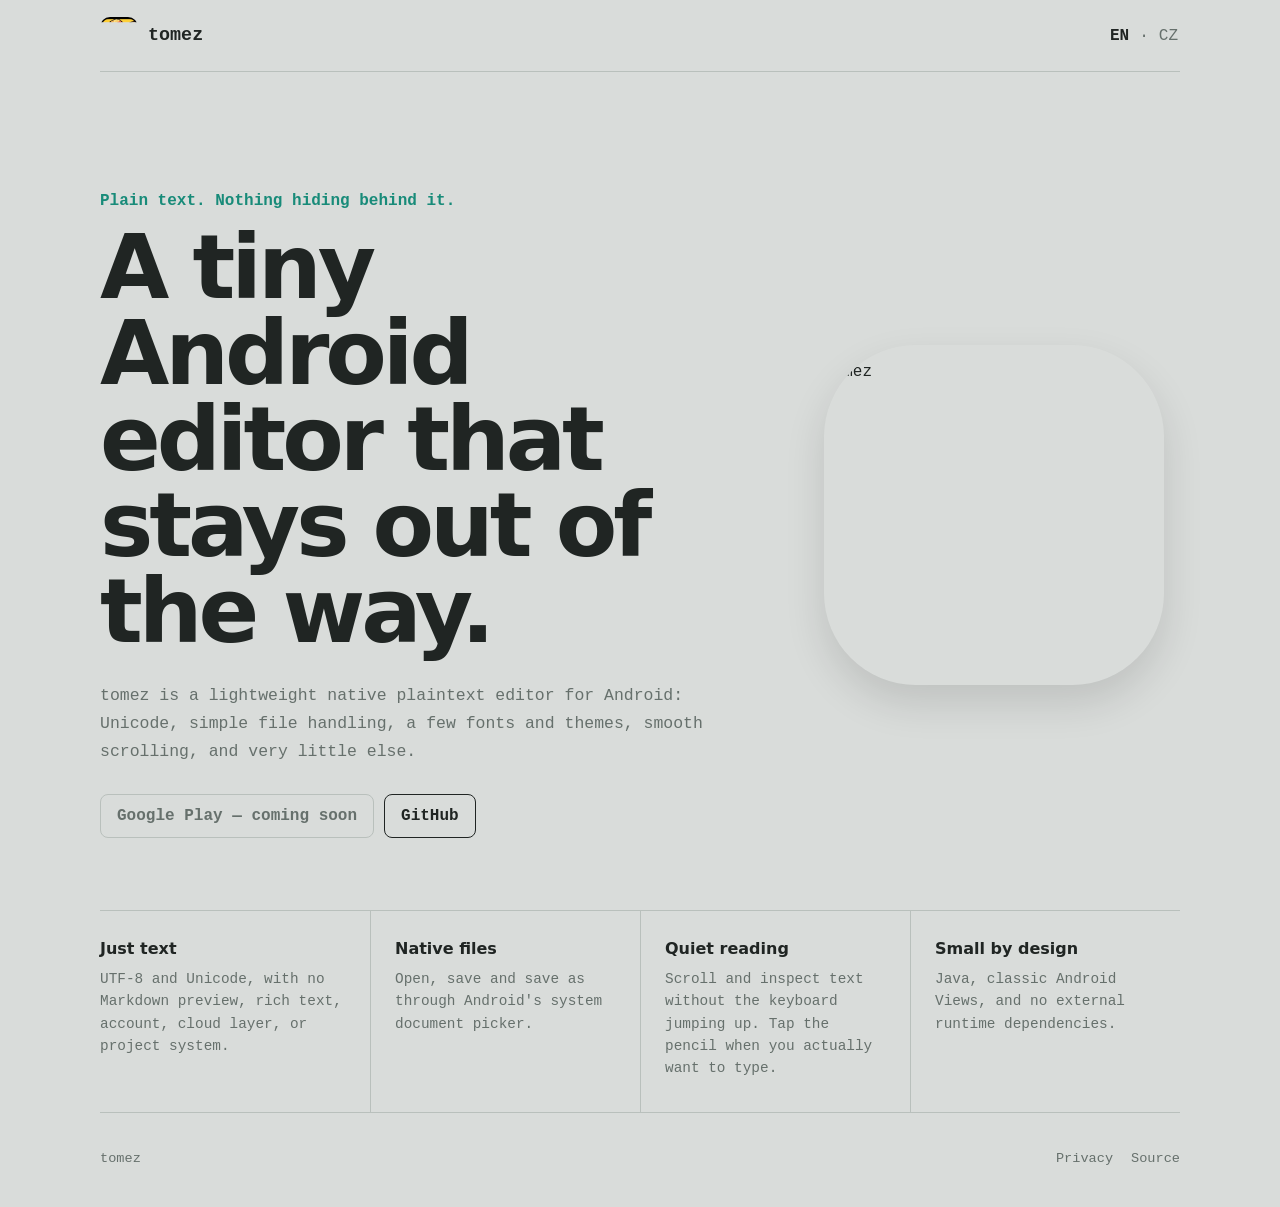
==== docs/index.html @ 7126db36 "Use tomez mascot on site and README" ====
<!doctype html>
<html lang="en">
<head>
  <meta charset="utf-8">
  <meta name="viewport" content="width=device-width,initial-scale=1">
  <meta name="theme-color" content="#d9dcda">
  <meta name="description" content="tomez — a tiny native Android plaintext editor.">
  <title>tomez — tiny Android plaintext editor</title>
  <link rel="stylesheet" href="style.css">
</head>
<body>
  <header class="top">
    <a class="brand" href="./" aria-label="tomez home">
      <img class="brand-icon" src="assets/tomez.png" alt="" aria-hidden="true">
      <strong>tomez</strong>
    </a>
    <div class="langs" aria-label="Language">
      <button type="button" data-lang-button="en">EN</button>
      <span>·</span>
      <button type="button" data-lang-button="cs">CZ</button>
    </div>
  </header>

  <main>
    <section class="hero">
      <div class="copy" data-lang="en">
        <p class="eyebrow">Plain text. Nothing hiding behind it.</p>
        <h1>A tiny Android editor that stays out of the way.</h1>
        <p class="lead">tomez is a lightweight native plaintext editor for Android: Unicode, simple file handling, a few fonts and themes, smooth scrolling, and very little else.</p>
        <div class="actions">
          <span class="button muted" aria-disabled="true">Google Play — coming soon</span>
          <a class="button" href="https://github.com/hanenashi/tomez">GitHub</a>
        </div>
      </div>

      <div class="copy" data-lang="cs">
        <p class="eyebrow">Čistý text. Nic schovaného za ním.</p>
        <h1>Malý editor pro Android, který nepřekáží.</h1>
        <p class="lead">tomez je lehký nativní editor prostého textu pro Android: Unicode, jednoduchá práce se soubory, pár písem a motivů, plynulé posouvání — a skoro nic navíc.</p>
        <div class="actions">
          <span class="button muted" aria-disabled="true">Google Play — již brzy</span>
          <a class="button" href="https://github.com/hanenashi/tomez">GitHub</a>
        </div>
      </div>

      <aside class="card" aria-label="tomez">
        <div class="hatstripe"></div>
        <div class="mini-logo">tz</div>
        <div class="terminal">
          <span>tomez</span><span class="cursor"></span>
        </div>
      </aside>
    </section>

    <section class="features" data-lang="en">
      <article><h2>Just text</h2><p>UTF-8 and Unicode, with no Markdown preview, rich text, account, cloud layer, or project system.</p></article>
      <article><h2>Native files</h2><p>Open, save and save as through Android's system document picker.</p></article>
      <article><h2>Quiet reading</h2><p>Scroll and inspect text without the keyboard jumping up. Tap the pencil when you actually want to type.</p></article>
      <article><h2>Small by design</h2><p>Java, classic Android Views, and no external runtime dependencies.</p></article>
    </section>

    <section class="features" data-lang="cs">
      <article><h2>Jen text</h2><p>UTF-8 a Unicode. Žádný Markdown preview, rich text, účet, cloudová vrstva ani projektový systém.</p></article>
      <article><h2>Nativní soubory</h2><p>Otevírání, ukládání a Uložit jako přes systémový výběr dokumentů Androidu.</p></article>
      <article><h2>Klidné čtení</h2><p>Text lze posouvat a číst bez vyskakující klávesnice. Tu otevřeš až tlačítkem tužky.</p></article>
      <article><h2>Malý schválně</h2><p>Java, klasické Android Views a žádné externí runtime závislosti.</p></article>
    </section>
  </main>

  <footer>
    <span>tomez</span>
    <nav>
      <a href="privacy.html" data-lang="en">Privacy</a>
      <a href="privacy.html" data-lang="cs">Soukromí</a>
      <a href="https://github.com/hanenashi/tomez">Source</a>
    </nav>
  </footer>

  <script>
    const blocks = [...document.querySelectorAll('[data-lang]')];
    const buttons = [...document.querySelectorAll('[data-lang-button]')];

    function setLang(lang) {
      const chosen = lang === 'cs' ? 'cs' : 'en';
      document.documentElement.lang = chosen;
      blocks.forEach(el => el.hidden = el.dataset.lang !== chosen);
      buttons.forEach(button => button.classList.toggle('active', button.dataset.langButton === chosen));
      localStorage.setItem('tomez-lang', chosen);
    }

    buttons.forEach(button => button.addEventListener('click', () => setLang(button.dataset.langButton)));
    const saved = localStorage.getItem('tomez-lang');
    setLang(saved || (navigator.language.toLowerCase().startsWith('cs') ? 'cs' : 'en'));
  </script>
</body>
</html>
---- docs/style.css ----
:root {
  color-scheme: light dark;
  --bg: #d9dcda;
  --surface: #eef0ef;
  --ink: #202523;
  --muted: #66706c;
  --line: #b9c0bc;
  --accent: #188b79;
  --warm: #efb63f;
  --red: #d94a3c;
  --green: #167b68;
}

* { box-sizing: border-box; }

html { font-family: ui-monospace, SFMono-Regular, Menlo, Consolas, monospace; }

body {
  margin: 0;
  min-height: 100vh;
  background: var(--bg);
  color: var(--ink);
}

a { color: inherit; }

.top, main, footer {
  width: min(1080px, calc(100% - 32px));
  margin-inline: auto;
}

.top {
  min-height: 72px;
  display: flex;
  align-items: center;
  justify-content: space-between;
  border-bottom: 1px solid var(--line);
}

.brand {
  display: inline-flex;
  align-items: center;
  gap: 10px;
  text-decoration: none;
  font-size: 1.15rem;
}

.brand-icon {
  width: 38px;
  height: 38px;
  border-radius: 10px;
  display: block;
  object-fit: cover;
}

.langs { display: flex; gap: 8px; align-items: center; color: var(--muted); }

.langs button {
  border: 0;
  background: transparent;
  color: inherit;
  font: inherit;
  cursor: pointer;
  padding: 8px 2px;
}

.langs button.active { color: var(--ink); font-weight: 700; }

.hero {
  display: grid;
  grid-template-columns: 1.25fr .75fr;
  gap: clamp(32px, 7vw, 88px);
  align-items: center;
  padding: clamp(64px, 10vw, 120px) 0 72px;
}

.eyebrow {
  color: var(--accent);
  font-weight: 700;
  margin: 0 0 14px;
}

h1 {
  font-family: system-ui, sans-serif;
  font-size: clamp(2.45rem, 7vw, 5.6rem);
  line-height: .96;
  letter-spacing: -.045em;
  margin: 0;
  max-width: 850px;
}

.lead {
  color: var(--muted);
  max-width: 720px;
  line-height: 1.7;
  font-size: 1.03rem;
  margin: 28px 0;
}

.actions { display: flex; flex-wrap: wrap; gap: 10px; }

.button {
  display: inline-block;
  border: 1px solid var(--ink);
  padding: 12px 16px;
  text-decoration: none;
  border-radius: 8px;
  font-weight: 700;
}

.button:hover { background: var(--ink); color: var(--surface); }

.button.muted {
  border-color: var(--line);
  color: var(--muted);
  cursor: default;
}

.card {
  aspect-ratio: 1;
  width: min(100%, 340px);
  justify-self: center;
  border-radius: 27%;
  box-shadow: 0 18px 40px rgb(0 0 0 / .12);
  overflow: hidden;
}

.hero-mascot {
  width: 100%;
  height: 100%;
  display: block;
  object-fit: cover;
}

.features {
  display: grid;
  grid-template-columns: repeat(4, 1fr);
  border-top: 1px solid var(--line);
  border-bottom: 1px solid var(--line);
}

.features article { padding: 28px 24px 32px 0; }

.features article + article {
  border-left: 1px solid var(--line);
  padding-left: 24px;
}

.features h2 {
  font-family: system-ui, sans-serif;
  font-size: 1rem;
  margin: 0 0 10px;
}

.features p {
  color: var(--muted);
  line-height: 1.55;
  font-size: .9rem;
  margin: 0;
}

footer {
  min-height: 92px;
  display: flex;
  align-items: center;
  justify-content: space-between;
  color: var(--muted);
  font-size: .85rem;
}

footer nav { display: flex; gap: 18px; }
footer a { text-decoration: none; }
footer a:hover { color: var(--ink); }

[hidden] { display: none !important; }

.privacy {
  max-width: 760px;
  padding: 64px 0 100px;
}

.privacy h1 { font-size: clamp(2.4rem, 8vw, 4.8rem); }
.privacy h2 { font-family: system-ui, sans-serif; margin-top: 38px; }
.privacy p, .privacy li { color: var(--muted); line-height: 1.7; }
.privacy .back { display: inline-block; margin-bottom: 36px; }

@media (max-width: 760px) {
  .hero { grid-template-columns: 1fr; padding-top: 48px; }
  .card { width: min(72vw, 300px); order: -1; }
  .features { grid-template-columns: 1fr; }
  .features article, .features article + article {
    border-left: 0;
    border-top: 1px solid var(--line);
    padding: 22px 0;
  }
  .features article:first-child { border-top: 0; }
}

@media (prefers-color-scheme: dark) {
  :root {
    --bg: #1c1e22;
    --surface: #26282c;
    --ink: #efefef;
    --muted: #a5a5a5;
    --line: #464646;
    --accent: #97c5c3;
  }
}
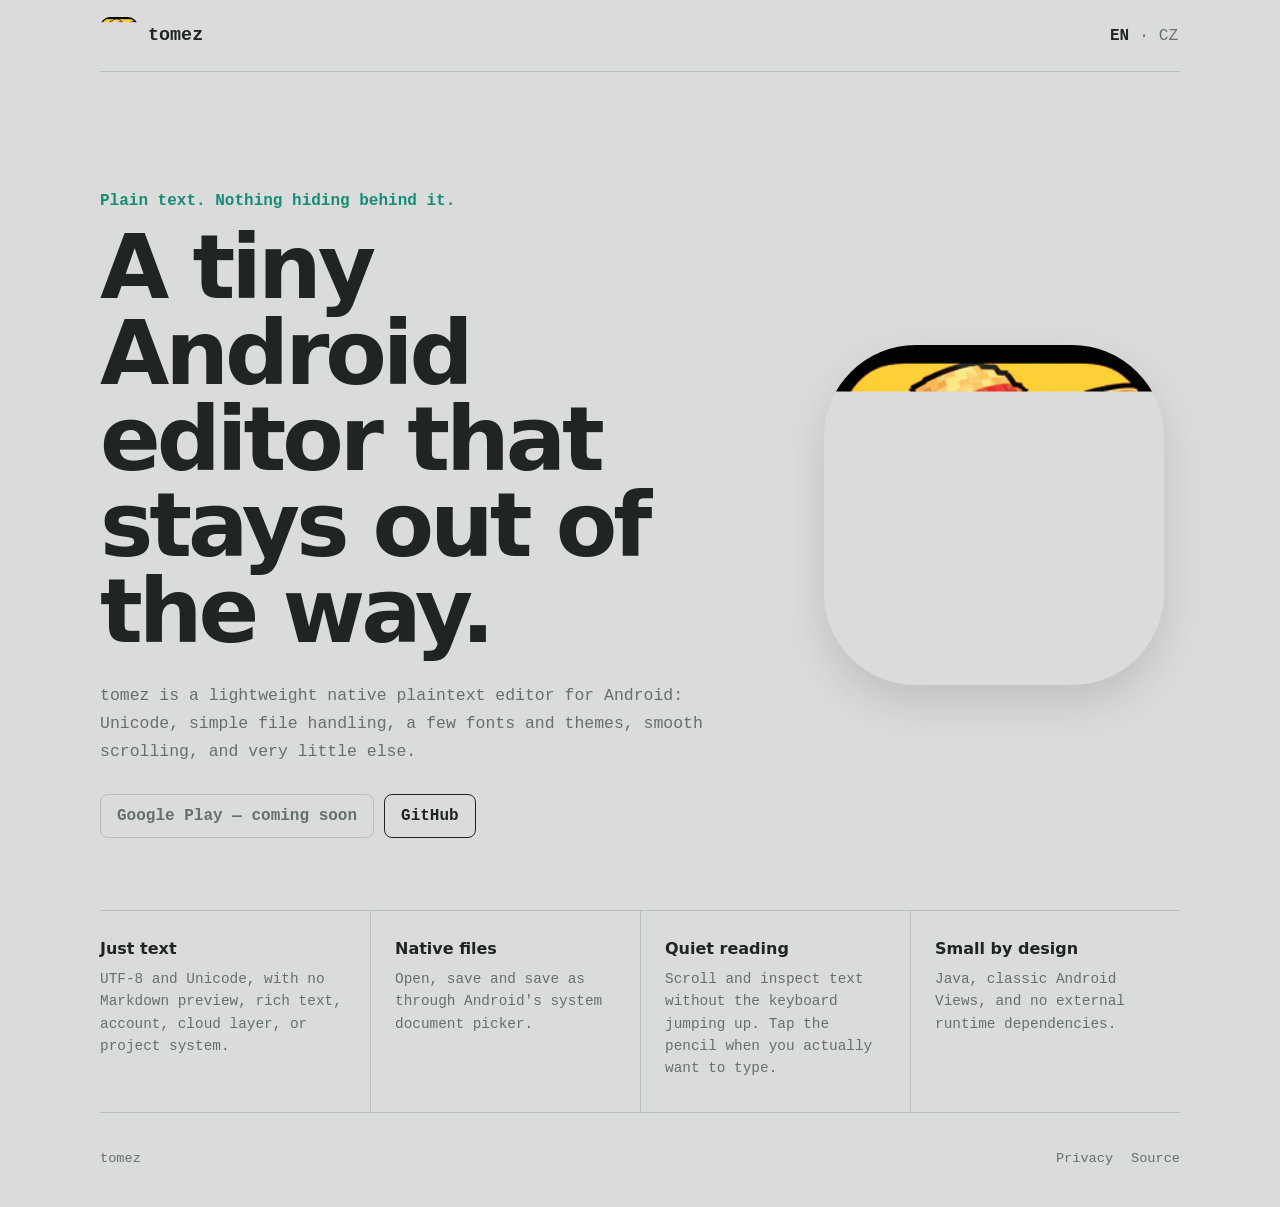
==== commit 1d3f1082: "Use tomez mascot on website and README" ====
--- a/docs/index.html
+++ b/docs/index.html
@@ -43,12 +43,8 @@
         </div>
       </div>
 
-      <aside class="card" aria-label="tomez">
-        <div class="hatstripe"></div>
-        <div class="mini-logo">tz</div>
-        <div class="terminal">
-          <span>tomez</span><span class="cursor"></span>
-        </div>
+      <aside class="card" aria-label="tomez mascot">
+        <img class="hero-mascot" src="assets/tomez.png" alt="tomez mascot">
       </aside>
     </section>
 
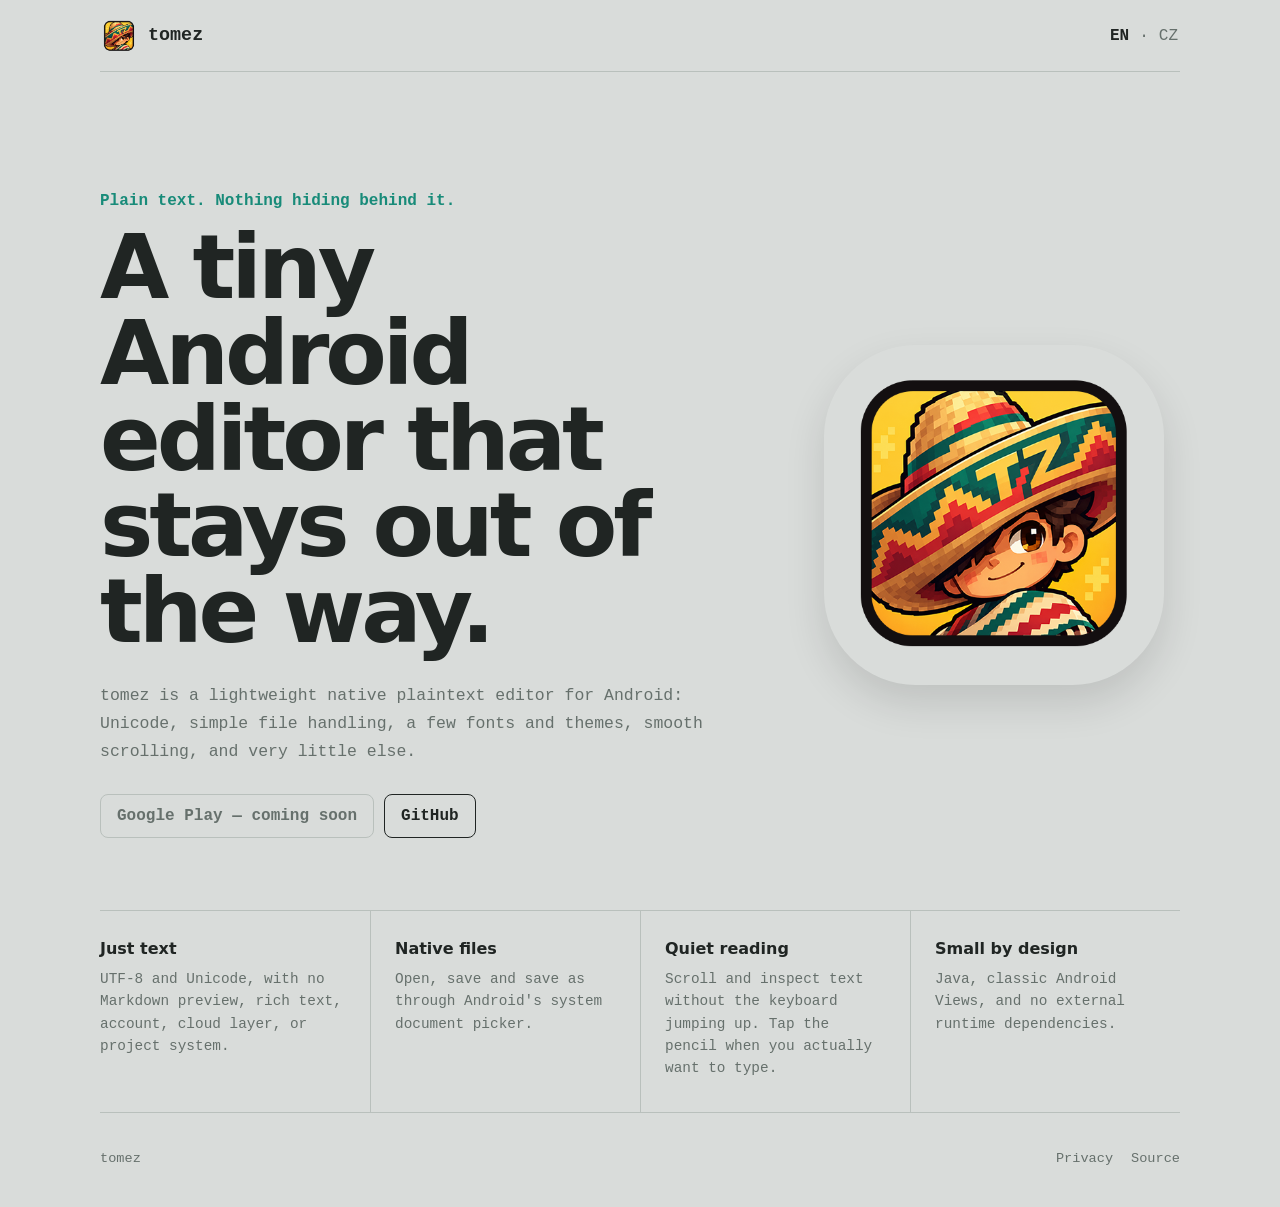
==== commit 6f925ba3: "Use committed icon artwork" ====
--- a/docs/index.html
+++ b/docs/index.html
@@ -11,7 +11,7 @@
 <body>
   <header class="top">
     <a class="brand" href="./" aria-label="tomez home">
-      <img class="brand-icon" src="assets/tomez.png" alt="" aria-hidden="true">
+      <img class="brand-icon" src="assets/icon.png" alt="" aria-hidden="true">
       <strong>tomez</strong>
     </a>
     <div class="langs" aria-label="Language">
@@ -44,7 +44,7 @@
       </div>
 
       <aside class="card" aria-label="tomez mascot">
-        <img class="hero-mascot" src="assets/tomez.png" alt="tomez mascot">
+        <img class="hero-mascot" src="assets/icon.png" alt="tomez mascot">
       </aside>
     </section>
 
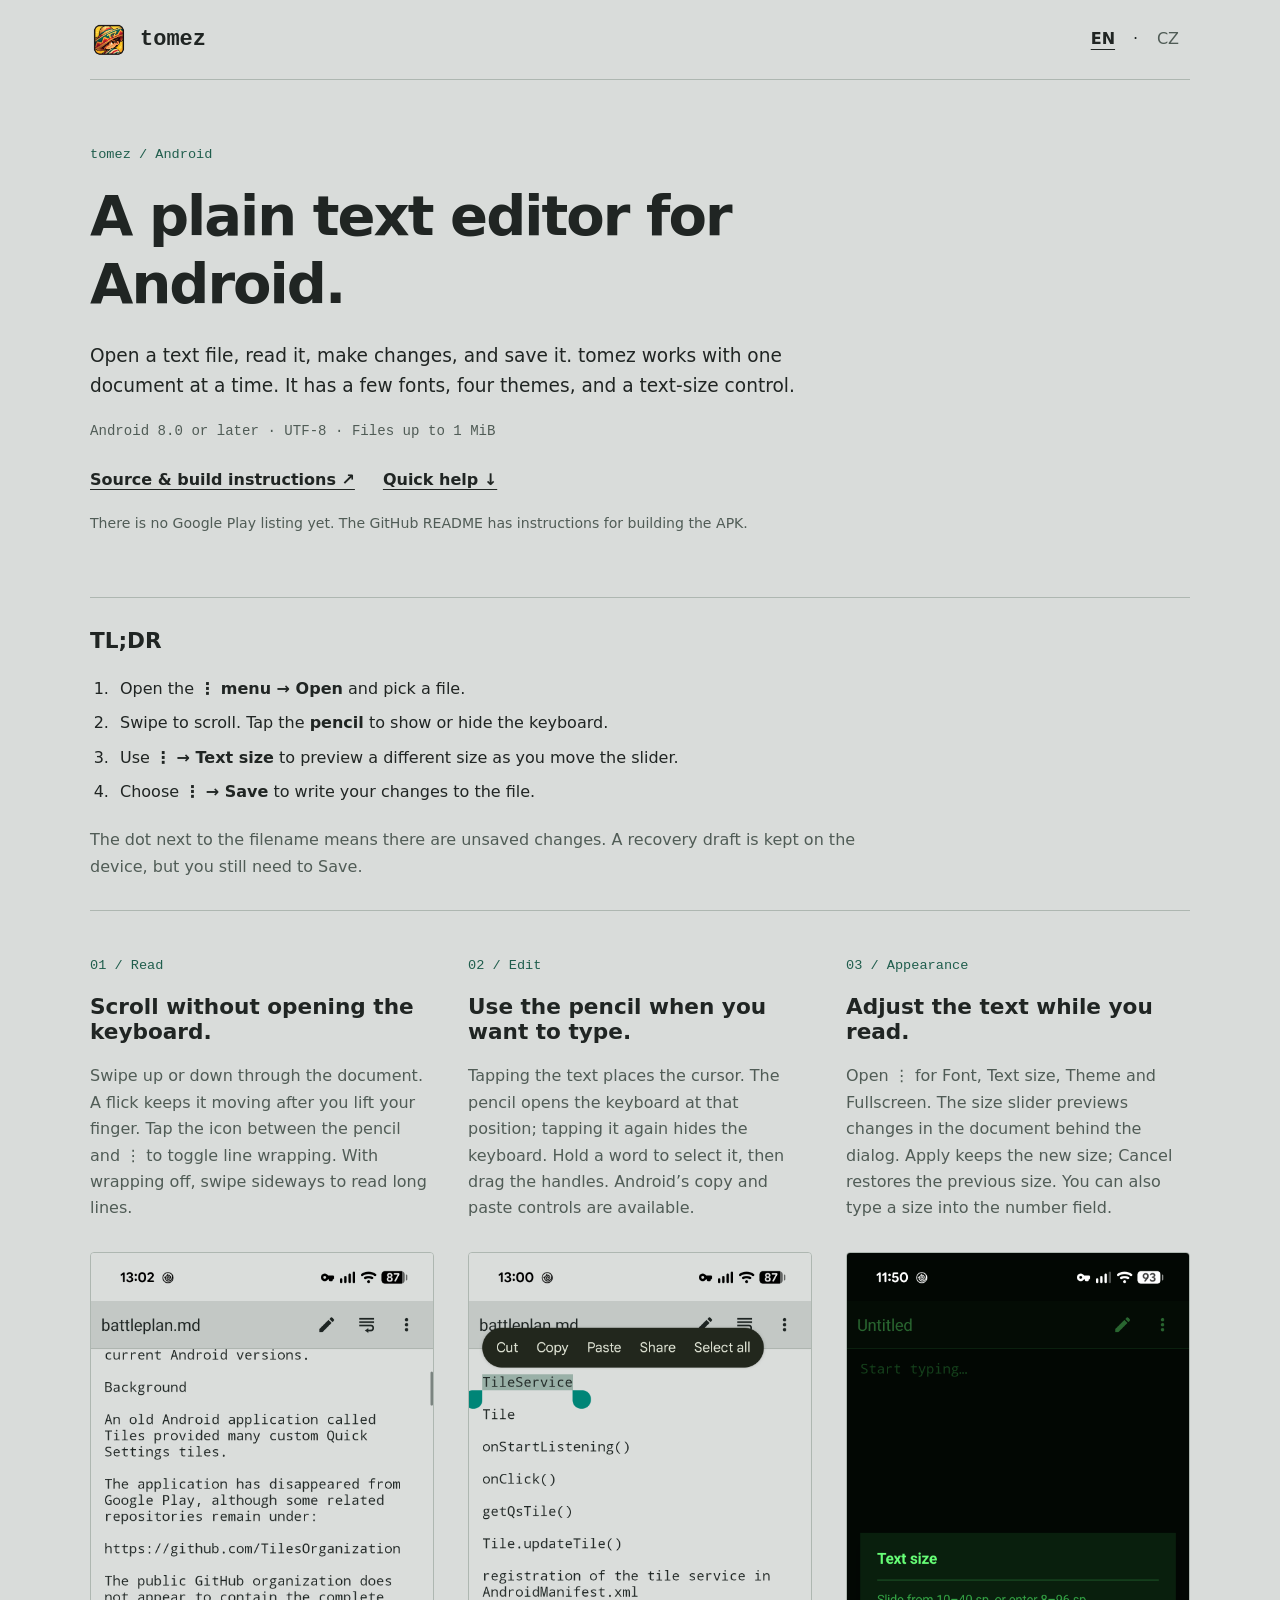
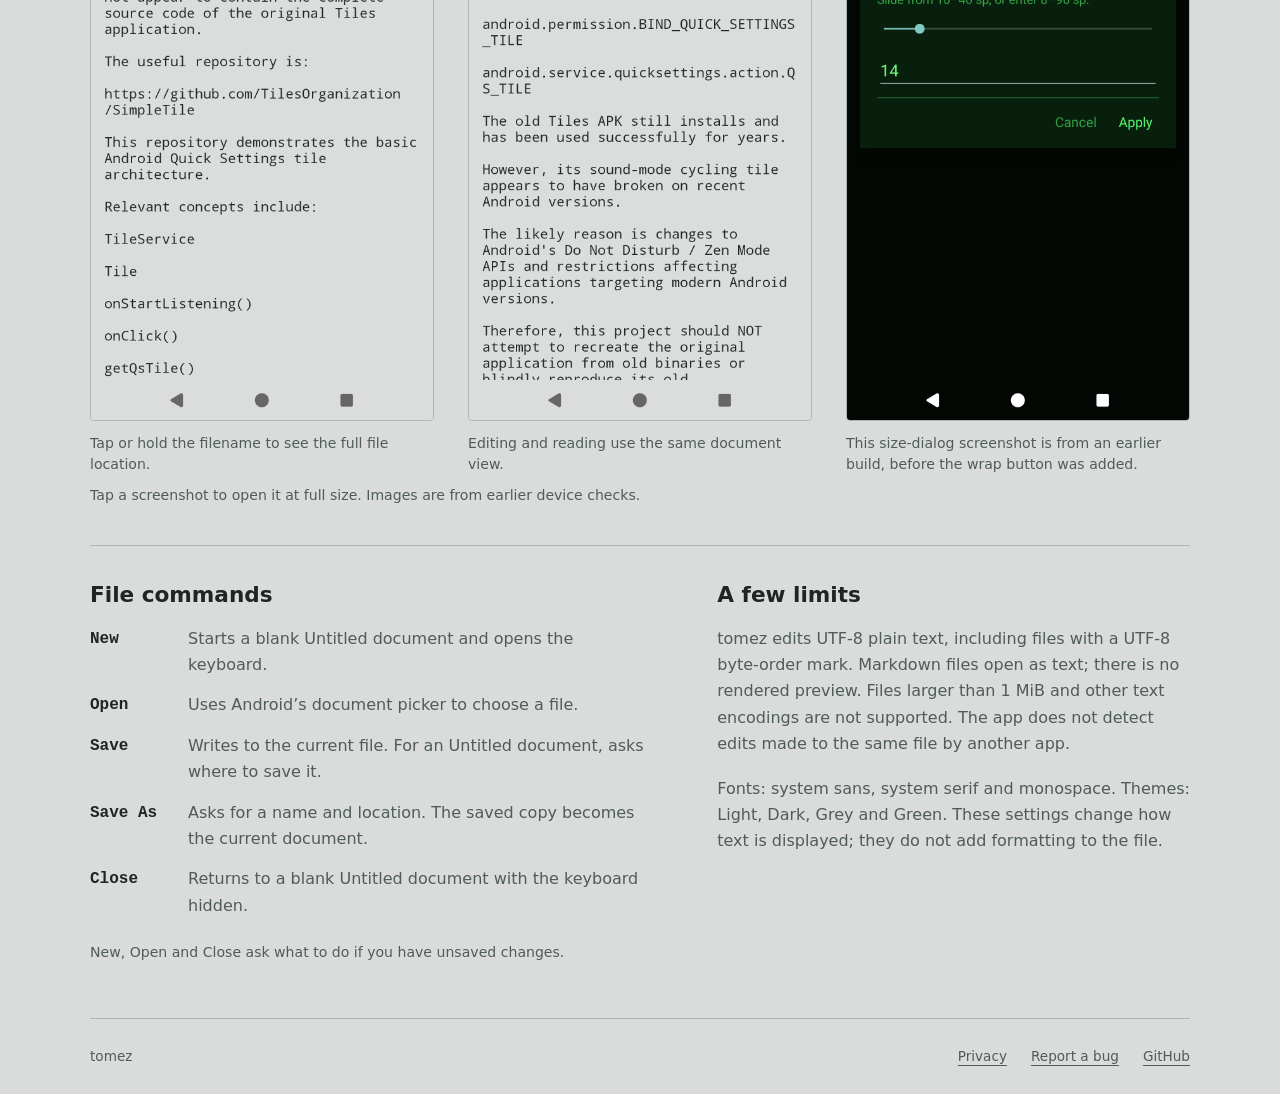
==== commit 4658637c: "Rewrite Pages copy and add illustrated quick help" ====
--- a/docs/index.html
+++ b/docs/index.html
@@ -4,89 +4,203 @@
   <meta charset="utf-8">
   <meta name="viewport" content="width=device-width,initial-scale=1">
   <meta name="theme-color" content="#d9dcda">
-  <meta name="description" content="tomez — a tiny native Android plaintext editor.">
-  <title>tomez — tiny Android plaintext editor</title>
+  <meta name="description" content="tomez is a small Android plain text editor. Read, edit and save UTF-8 files. A short guide to scrolling, editing and changing text size.">
+  <title>tomez — Android text editor & quick help</title>
   <link rel="stylesheet" href="style.css">
+  <script src="language.js" defer>
+</script>
 </head>
 <body>
   <header class="top">
     <a class="brand" href="./" aria-label="tomez home">
-      <img class="brand-icon" src="assets/icon.png" alt="" aria-hidden="true">
-      <strong>tomez</strong>
-    </a>
-    <div class="langs" aria-label="Language">
-      <button type="button" data-lang-button="en">EN</button>
-      <span>·</span>
-      <button type="button" data-lang-button="cs">CZ</button>
-    </div>
+<img class="brand-icon" src="assets/icon.png" width="38" height="38" alt="">
+<strong>tomez</strong>
+</a>
+    <nav class="langs" aria-label="Language">
+<button type="button" data-lang-button="en" aria-pressed="true">EN</button>
+<span>·</span>
+<button type="button" data-lang-button="cs" aria-pressed="false">CZ</button>
+</nav>
   </header>
-
   <main>
-    <section class="hero">
-      <div class="copy" data-lang="en">
-        <p class="eyebrow">Plain text. Nothing hiding behind it.</p>
-        <h1>A tiny Android editor that stays out of the way.</h1>
-        <p class="lead">tomez is a lightweight native plaintext editor for Android: Unicode, simple file handling, a few fonts and themes, smooth scrolling, and very little else.</p>
-        <div class="actions">
-          <span class="button muted" aria-disabled="true">Google Play — coming soon</span>
-          <a class="button" href="https://github.com/hanenashi/tomez">GitHub</a>
-        </div>
-      </div>
-
-      <div class="copy" data-lang="cs">
-        <p class="eyebrow">Čistý text. Nic schovaného za ním.</p>
-        <h1>Malý editor pro Android, který nepřekáží.</h1>
-        <p class="lead">tomez je lehký nativní editor prostého textu pro Android: Unicode, jednoduchá práce se soubory, pár písem a motivů, plynulé posouvání — a skoro nic navíc.</p>
-        <div class="actions">
-          <span class="button muted" aria-disabled="true">Google Play — již brzy</span>
-          <a class="button" href="https://github.com/hanenashi/tomez">GitHub</a>
-        </div>
-      </div>
-
-      <aside class="card" aria-label="tomez mascot">
-        <img class="hero-mascot" src="assets/icon.png" alt="tomez mascot">
-      </aside>
-    </section>
-
-    <section class="features" data-lang="en">
-      <article><h2>Just text</h2><p>UTF-8 and Unicode, with no Markdown preview, rich text, account, cloud layer, or project system.</p></article>
-      <article><h2>Native files</h2><p>Open, save and save as through Android's system document picker.</p></article>
-      <article><h2>Quiet reading</h2><p>Scroll and inspect text without the keyboard jumping up. Tap the pencil when you actually want to type.</p></article>
-      <article><h2>Small by design</h2><p>Java, classic Android Views, and no external runtime dependencies.</p></article>
-    </section>
-
-    <section class="features" data-lang="cs">
-      <article><h2>Jen text</h2><p>UTF-8 a Unicode. Žádný Markdown preview, rich text, účet, cloudová vrstva ani projektový systém.</p></article>
-      <article><h2>Nativní soubory</h2><p>Otevírání, ukládání a Uložit jako přes systémový výběr dokumentů Androidu.</p></article>
-      <article><h2>Klidné čtení</h2><p>Text lze posouvat a číst bez vyskakující klávesnice. Tu otevřeš až tlačítkem tužky.</p></article>
-      <article><h2>Malý schválně</h2><p>Java, klasické Android Views a žádné externí runtime závislosti.</p></article>
-    </section>
+<div data-lang="en" lang="en">
+<section class="intro">
+<p class="eyebrow">tomez / Android</p>
+<h1>A plain text editor for Android.</h1>
+<p class="lead">Open a text file, read it, make changes, and save it. tomez works with one document at a time. It has a few fonts, four themes, and a text-size control.</p>
+<p class="spec">Android 8.0 or later · UTF-8 · Files up to 1 MiB</p>
+<div class="actions">
+<a href="https://github.com/hanenashi/tomez#build">Source & build instructions ↗</a>
+<a href="#help-en">Quick help ↓</a>
+</div>
+<p class="small">There is no Google Play listing yet. The GitHub README has instructions for building the APK.</p>
+</section>
+<section class="quick" id="help-en">
+<h2>TL;DR</h2>
+<ol>
+<li>Open the <b>⋮ menu → Open</b> and pick a file.</li>
+<li>Swipe to scroll. Tap the <b>pencil</b> to show or hide the keyboard.</li>
+<li>Use <b>⋮ → Text size</b> to preview a different size as you move the slider.</li>
+<li>Choose <b>⋮ → Save</b> to write your changes to the file.</li>
+</ol>
+<p>The dot next to the filename means there are unsaved changes. A recovery draft is kept on the device, but you still need to Save.</p>
+</section>
+<section class="guide" aria-label="Quick help">
+<article>
+<p class="eyebrow">01 / Read</p>
+<h2>Scroll without opening the keyboard.</h2>
+<p>Swipe up or down through the document. A flick keeps it moving after you lift your finger. Tap the icon between the pencil and ⋮ to toggle line wrapping. With wrapping off, swipe sideways to read long lines.</p>
+<figure>
+<a href="assets/reading.png" aria-label="A document in the Grey theme, with pencil, wrapping and menu buttons in the toolbar.">
+<img src="assets/reading.png" width="1080" height="2424" loading="lazy" alt="A document in the Grey theme, with pencil, wrapping and menu buttons in the toolbar.">
+</a>
+<figcaption>Tap or hold the filename to see the full file location.</figcaption>
+</figure>
+</article>
+<article>
+<p class="eyebrow">02 / Edit</p>
+<h2>Use the pencil when you want to type.</h2>
+<p>Tapping the text places the cursor. The pencil opens the keyboard at that position; tapping it again hides the keyboard. Hold a word to select it, then drag the handles. Android’s copy and paste controls are available.</p>
+<figure>
+<a href="assets/selection.png" aria-label="A selected word with Android’s Cut, Copy, Paste, Share and Select all controls.">
+<img src="assets/selection.png" width="1080" height="2424" loading="lazy" alt="A selected word with Android’s Cut, Copy, Paste, Share and Select all controls.">
+</a>
+<figcaption>Editing and reading use the same document view.</figcaption>
+</figure>
+</article>
+<article>
+<p class="eyebrow">03 / Appearance</p>
+<h2>Adjust the text while you read.</h2>
+<p>Open ⋮ for Font, Text size, Theme and Fullscreen. The size slider previews changes in the document behind the dialog. Apply keeps the new size; Cancel restores the previous size. You can also type a size into the number field.</p>
+<figure>
+<a href="assets/text-size.png" aria-label="The text-size dialog in the Green theme, with slider, number field, Cancel and Apply.">
+<img src="assets/text-size.png" width="1080" height="2424" loading="lazy" alt="The text-size dialog in the Green theme, with slider, number field, Cancel and Apply.">
+</a>
+<figcaption>This size-dialog screenshot is from an earlier build, before the wrap button was added.</figcaption>
+</figure>
+</article>
+</section>
+<p class="small">Tap a screenshot to open it at full size. Images are from earlier device checks.</p>
+<section class="reference">
+<div>
+<h2>File commands</h2>
+<dl>
+<dt>New</dt>
+<dd>Starts a blank Untitled document and opens the keyboard.</dd>
+<dt>Open</dt>
+<dd>Uses Android’s document picker to choose a file.</dd>
+<dt>Save</dt>
+<dd>Writes to the current file. For an Untitled document, asks where to save it.</dd>
+<dt>Save As</dt>
+<dd>Asks for a name and location. The saved copy becomes the current document.</dd>
+<dt>Close</dt>
+<dd>Returns to a blank Untitled document with the keyboard hidden.</dd>
+</dl>
+<p class="small">New, Open and Close ask what to do if you have unsaved changes.</p>
+</div>
+<div>
+<h2>A few limits</h2>
+<p>tomez edits UTF-8 plain text, including files with a UTF-8 byte-order mark. Markdown files open as text; there is no rendered preview. Files larger than 1 MiB and other text encodings are not supported. The app does not detect edits made to the same file by another app.</p>
+<p>Fonts: system sans, system serif and monospace. Themes: Light, Dark, Grey and Green. These settings change how text is displayed; they do not add formatting to the file.</p>
+</div>
+</section>
+</div>
+<div data-lang="cs" lang="cs" hidden>
+<section class="intro">
+<p class="eyebrow">tomez / Android</p>
+<h1>Editor prostého textu pro Android.</h1>
+<p class="lead">Otevři textový soubor, přečti ho, uprav a ulož. tomez pracuje vždy s jedním dokumentem. Nabízí několik písem, čtyři motivy a nastavení velikosti textu.</p>
+<p class="spec">Android 8.0 a novější · UTF-8 · Soubory do 1 MiB</p>
+<div class="actions">
+<a href="https://github.com/hanenashi/tomez#build">Zdrojový kód a sestavení APK ↗</a>
+<a href="#help-cs">Stručný návod ↓</a>
+</div>
+<p class="small">Aplikace zatím není na Google Play. Postup sestavení APK je v README na GitHubu.</p>
+</section>
+<section class="quick" id="help-cs">
+<h2>Ve zkratce</h2>
+<ol>
+<li>Otevři <b>nabídku ⋮ → Open</b> a vyber soubor.</li>
+<li>Tažením posouvej text. <b>Tužkou</b> zobrazíš nebo skryješ klávesnici.</li>
+<li>V <b>⋮ → Text size</b> měň velikost posuvníkem a sleduj náhled v dokumentu.</li>
+<li>Přes <b>⋮ → Save</b> ulož změny do souboru.</li>
+</ol>
+<p>Tečka vedle názvu souboru znamená neuložené změny. Aplikace ukládá místní koncept pro obnovení, ale soubor je pořád potřeba uložit přes Save.</p>
+</section>
+<section class="guide" aria-label="Stručný návod">
+<article>
+<p class="eyebrow">01 / Čtení</p>
+<h2>Posouvej text bez otevírání klávesnice.</h2>
+<p>Tažením nahoru nebo dolů se posouváš v dokumentu. Po rychlém švihnutí posun ještě pokračuje. Ikona mezi tužkou a ⋮ zapíná a vypíná zalamování řádků. Když je vypnuté, dlouhé řádky můžeš posouvat do stran.</p>
+<figure>
+<a href="assets/reading.png" aria-label="Dokument v šedém motivu s tlačítky tužky, zalamování a nabídky v horní liště.">
+<img src="assets/reading.png" width="1080" height="2424" loading="lazy" alt="Dokument v šedém motivu s tlačítky tužky, zalamování a nabídky v horní liště.">
+</a>
+<figcaption>Klepnutím nebo podržením názvu souboru zobrazíš celé umístění.</figcaption>
+</figure>
+</article>
+<article>
+<p class="eyebrow">02 / Úpravy</p>
+<h2>Když chceš psát, klepni na tužku.</h2>
+<p>Klepnutí do textu umístí kurzor. Tužka otevře klávesnici na této pozici; další klepnutí ji skryje. Podržením slova ho vybereš a úchyty upravíš rozsah výběru. Kopírování a vkládání funguje přes běžnou nabídku Androidu.</p>
+<figure>
+<a href="assets/selection.png" aria-label="Vybrané slovo s běžnými ovládacími prvky Androidu pro vyjmutí, kopírování a vložení.">
+<img src="assets/selection.png" width="1080" height="2424" loading="lazy" alt="Vybrané slovo s běžnými ovládacími prvky Androidu pro vyjmutí, kopírování a vložení.">
+</a>
+<figcaption>Čtení i úpravy probíhají ve stejném zobrazení dokumentu.</figcaption>
+</figure>
+</article>
+<article>
+<p class="eyebrow">03 / Vzhled</p>
+<h2>Uprav si zobrazení při čtení.</h2>
+<p>V nabídce ⋮ najdeš Font, Text size, Theme a Fullscreen. Posuvník velikosti mění náhled textu za dialogem. Apply novou velikost potvrdí, Cancel vrátí původní. Velikost můžeš také zadat číslem.</p>
+<figure>
+<a href="assets/text-size.png" aria-label="Dialog velikosti textu v zeleném motivu s posuvníkem, číselným polem a tlačítky Cancel a Apply.">
+<img src="assets/text-size.png" width="1080" height="2424" loading="lazy" alt="Dialog velikosti textu v zeleném motivu s posuvníkem, číselným polem a tlačítky Cancel a Apply.">
+</a>
+<figcaption>Snímek dialogu velikosti je ze starší verze, před přidáním tlačítka zalamování.</figcaption>
+</figure>
+</article>
+</section>
+<p class="small">Klepnutím otevřeš snímek v plné velikosti. Snímky pocházejí z dřívějšího testování na telefonu.</p>
+<section class="reference">
+<div>
+<h2>Práce se soubory</h2>
+<dl>
+<dt>New</dt>
+<dd>Vytvoří prázdný dokument Untitled a otevře klávesnici.</dd>
+<dt>Open</dt>
+<dd>Otevře systémový výběr souborů Androidu.</dd>
+<dt>Save</dt>
+<dd>Uloží aktuální soubor. U dokumentu Untitled se zeptá na umístění.</dd>
+<dt>Save As</dt>
+<dd>Zeptá se na název a umístění. Uložená kopie se stane aktuálním dokumentem.</dd>
+<dt>Close</dt>
+<dd>Vrátí se k prázdnému dokumentu Untitled se skrytou klávesnicí.</dd>
+</dl>
+<p class="small">Pokud máš neuložené změny, New, Open a Close se nejdřív zeptají, co s nimi.</p>
+</div>
+<div>
+<h2>Omezení</h2>
+<p>tomez upravuje prostý text v UTF-8, včetně souborů se značkou BOM. Markdown otevírá jako text, bez vykresleného náhledu. Soubory větší než 1 MiB a jiná kódování nejsou podporována. Aplikace nerozpozná změny, které ve stejném souboru provede jiná aplikace.</p>
+<p>Písma: systémové bezpatkové, patkové a monospace. Motivy: Light, Dark, Grey a Green. Nastavení mění jen zobrazení textu, ne formátování souboru.</p>
+</div>
+</section>
+</div>
   </main>
-
   <footer>
-    <span>tomez</span>
-    <nav>
-      <a href="privacy.html" data-lang="en">Privacy</a>
-      <a href="privacy.html" data-lang="cs">Soukromí</a>
-      <a href="https://github.com/hanenashi/tomez">Source</a>
-    </nav>
-  </footer>
-
-  <script>
-    const blocks = [...document.querySelectorAll('[data-lang]')];
-    const buttons = [...document.querySelectorAll('[data-lang-button]')];
-
-    function setLang(lang) {
-      const chosen = lang === 'cs' ? 'cs' : 'en';
-      document.documentElement.lang = chosen;
-      blocks.forEach(el => el.hidden = el.dataset.lang !== chosen);
-      buttons.forEach(button => button.classList.toggle('active', button.dataset.langButton === chosen));
-      localStorage.setItem('tomez-lang', chosen);
-    }
-
-    buttons.forEach(button => button.addEventListener('click', () => setLang(button.dataset.langButton)));
-    const saved = localStorage.getItem('tomez-lang');
-    setLang(saved || (navigator.language.toLowerCase().startsWith('cs') ? 'cs' : 'en'));
-  </script>
+<span>tomez</span>
+<nav>
+<a href="privacy.html">
+<span data-lang="en">Privacy</span>
+<span data-lang="cs" hidden>Soukromí</span>
+</a>
+<a href="https://github.com/hanenashi/tomez/issues">
+<span data-lang="en">Report a bug</span>
+<span data-lang="cs" hidden>Nahlásit chybu</span>
+</a>
+<a href="https://github.com/hanenashi/tomez">GitHub</a>
+</nav>
+</footer>
 </body>
-</html>+</html>
--- a/docs/style.css
+++ b/docs/style.css
@@ -1,208 +1,57 @@
-:root {
-  color-scheme: light dark;
-  --bg: #d9dcda;
-  --surface: #eef0ef;
-  --ink: #202523;
-  --muted: #66706c;
-  --line: #b9c0bc;
-  --accent: #188b79;
-  --warm: #efb63f;
-  --red: #d94a3c;
-  --green: #167b68;
+:root { color-scheme: light dark; --bg:#d9dcda; --ink:#202523; --muted:#505c56; --line:#aeb7b1; --accent:#205e4d; }
+* { box-sizing:border-box; }
+html { font-family:system-ui,sans-serif; scroll-behavior:smooth; }
+body { margin:0; background:var(--bg); color:var(--ink); line-height:1.65; }
+a { color:inherit; text-underline-offset:4px; }
+a:hover { color:var(--accent); }
+button, a { -webkit-tap-highlight-color:transparent; }
+:focus-visible { outline:2px solid var(--accent); outline-offset:5px; }
+.top, main, footer { width:min(1100px,calc(100% - 48px)); margin-inline:auto; }
+.top { min-height:80px; display:flex; align-items:center; justify-content:space-between; border-bottom:1px solid var(--line); }
+.brand { display:flex; align-items:center; gap:12px; text-decoration:none; font:600 22px ui-monospace,monospace; }
+.brand-icon { width:38px; height:38px; border-radius:8px; }
+.langs { display:flex; align-items:center; gap:8px; }
+.langs button { min-width:44px; min-height:44px; border:0; background:none; color:var(--muted); font:inherit; cursor:pointer; }
+.langs button.active { color:var(--ink); font-weight:700; text-decoration:underline; text-underline-offset:5px; }
+h1,h2 { font-weight:600; line-height:1.2; }
+h1 { font-size:clamp(2.1rem,5vw,3.5rem); letter-spacing:-.035em; max-width:760px; margin:12px 0 24px; }
+h2 { font-size:1.35rem; margin:0 0 18px; }
+p { margin:0 0 18px; }
+.intro { padding:64px 0 44px; max-width:800px; }
+.eyebrow, .spec, dt { font-family:ui-monospace,SFMono-Regular,Consolas,monospace; }
+.eyebrow { font-size:.85rem; color:var(--accent); margin-bottom:16px; }
+.lead { font-size:1.16rem; max-width:720px; }
+.spec, .small, figcaption { color:var(--muted); font-size:.88rem; }
+.actions { display:flex; flex-wrap:wrap; gap:14px 28px; margin:24px 0 18px; font-weight:600; }
+.quick { border-block:1px solid var(--line); padding:30px 0; scroll-margin-top:24px; }
+.quick ol { padding-left:24px; margin:0 0 18px; }
+.quick li { padding:4px 0 4px 6px; }
+.quick p { margin:0; max-width:800px; color:var(--muted); }
+.guide { display:grid; grid-template-columns:repeat(3,minmax(0,1fr)); gap:34px; padding:44px 0 8px; }
+.guide article { display:flex; flex-direction:column; }
+.guide article > p:not(.eyebrow) { color:var(--muted); }
+figure { margin:12px 0 0; margin-top:auto; padding-top:12px; }
+figure a { display:block; }
+figure img { display:block; width:100%; height:auto; border:1px solid var(--line); border-radius:4px; }
+figcaption { margin-top:12px; line-height:1.5; }
+.reference { border-top:1px solid var(--line); margin-top:38px; padding:36px 0; display:grid; grid-template-columns:1.2fr 1fr; gap:60px; }
+dl { display:grid; grid-template-columns:80px 1fr; gap:14px 18px; margin:0 0 22px; }
+dt { font-weight:600; } dd { margin:0; color:var(--muted); }
+.reference p { color:var(--muted); }
+footer { display:flex; flex-wrap:wrap; align-items:center; justify-content:space-between; gap:16px; padding:26px 0; border-top:1px solid var(--line); color:var(--muted); font-size:.85rem; }
+footer nav { display:flex; flex-wrap:wrap; gap:24px; }
+[hidden] { display:none !important; }
+.privacy { max-width:760px; padding:48px 0 80px; }
+.privacy .back { display:inline-block; margin-bottom:28px; }
+.privacy h2 { margin-top:32px; }
+.privacy p { color:var(--muted); }
+@media(max-width:760px) {
+ .top,main,footer { width:calc(100% - 32px); }
+ .intro { padding:40px 0 28px; }
+ .guide,.reference { grid-template-columns:1fr; gap:36px; }
+ .guide article { display:block; border-bottom:1px solid var(--line); padding-bottom:30px; }
+ figure { max-width:340px; margin:24px auto 0; padding:0; }
+ .reference { margin-top:24px; }
 }
-
-* { box-sizing: border-box; }
-
-html { font-family: ui-monospace, SFMono-Regular, Menlo, Consolas, monospace; }
-
-body {
-  margin: 0;
-  min-height: 100vh;
-  background: var(--bg);
-  color: var(--ink);
-}
-
-a { color: inherit; }
-
-.top, main, footer {
-  width: min(1080px, calc(100% - 32px));
-  margin-inline: auto;
-}
-
-.top {
-  min-height: 72px;
-  display: flex;
-  align-items: center;
-  justify-content: space-between;
-  border-bottom: 1px solid var(--line);
-}
-
-.brand {
-  display: inline-flex;
-  align-items: center;
-  gap: 10px;
-  text-decoration: none;
-  font-size: 1.15rem;
-}
-
-.brand-icon {
-  width: 38px;
-  height: 38px;
-  border-radius: 10px;
-  display: block;
-  object-fit: cover;
-}
-
-.langs { display: flex; gap: 8px; align-items: center; color: var(--muted); }
-
-.langs button {
-  border: 0;
-  background: transparent;
-  color: inherit;
-  font: inherit;
-  cursor: pointer;
-  padding: 8px 2px;
-}
-
-.langs button.active { color: var(--ink); font-weight: 700; }
-
-.hero {
-  display: grid;
-  grid-template-columns: 1.25fr .75fr;
-  gap: clamp(32px, 7vw, 88px);
-  align-items: center;
-  padding: clamp(64px, 10vw, 120px) 0 72px;
-}
-
-.eyebrow {
-  color: var(--accent);
-  font-weight: 700;
-  margin: 0 0 14px;
-}
-
-h1 {
-  font-family: system-ui, sans-serif;
-  font-size: clamp(2.45rem, 7vw, 5.6rem);
-  line-height: .96;
-  letter-spacing: -.045em;
-  margin: 0;
-  max-width: 850px;
-}
-
-.lead {
-  color: var(--muted);
-  max-width: 720px;
-  line-height: 1.7;
-  font-size: 1.03rem;
-  margin: 28px 0;
-}
-
-.actions { display: flex; flex-wrap: wrap; gap: 10px; }
-
-.button {
-  display: inline-block;
-  border: 1px solid var(--ink);
-  padding: 12px 16px;
-  text-decoration: none;
-  border-radius: 8px;
-  font-weight: 700;
-}
-
-.button:hover { background: var(--ink); color: var(--surface); }
-
-.button.muted {
-  border-color: var(--line);
-  color: var(--muted);
-  cursor: default;
-}
-
-.card {
-  aspect-ratio: 1;
-  width: min(100%, 340px);
-  justify-self: center;
-  border-radius: 27%;
-  box-shadow: 0 18px 40px rgb(0 0 0 / .12);
-  overflow: hidden;
-}
-
-.hero-mascot {
-  width: 100%;
-  height: 100%;
-  display: block;
-  object-fit: cover;
-}
-
-.features {
-  display: grid;
-  grid-template-columns: repeat(4, 1fr);
-  border-top: 1px solid var(--line);
-  border-bottom: 1px solid var(--line);
-}
-
-.features article { padding: 28px 24px 32px 0; }
-
-.features article + article {
-  border-left: 1px solid var(--line);
-  padding-left: 24px;
-}
-
-.features h2 {
-  font-family: system-ui, sans-serif;
-  font-size: 1rem;
-  margin: 0 0 10px;
-}
-
-.features p {
-  color: var(--muted);
-  line-height: 1.55;
-  font-size: .9rem;
-  margin: 0;
-}
-
-footer {
-  min-height: 92px;
-  display: flex;
-  align-items: center;
-  justify-content: space-between;
-  color: var(--muted);
-  font-size: .85rem;
-}
-
-footer nav { display: flex; gap: 18px; }
-footer a { text-decoration: none; }
-footer a:hover { color: var(--ink); }
-
-[hidden] { display: none !important; }
-
-.privacy {
-  max-width: 760px;
-  padding: 64px 0 100px;
-}
-
-.privacy h1 { font-size: clamp(2.4rem, 8vw, 4.8rem); }
-.privacy h2 { font-family: system-ui, sans-serif; margin-top: 38px; }
-.privacy p, .privacy li { color: var(--muted); line-height: 1.7; }
-.privacy .back { display: inline-block; margin-bottom: 36px; }
-
-@media (max-width: 760px) {
-  .hero { grid-template-columns: 1fr; padding-top: 48px; }
-  .card { width: min(72vw, 300px); order: -1; }
-  .features { grid-template-columns: 1fr; }
-  .features article, .features article + article {
-    border-left: 0;
-    border-top: 1px solid var(--line);
-    padding: 22px 0;
-  }
-  .features article:first-child { border-top: 0; }
-}
-
-@media (prefers-color-scheme: dark) {
-  :root {
-    --bg: #1c1e22;
-    --surface: #26282c;
-    --ink: #efefef;
-    --muted: #a5a5a5;
-    --line: #464646;
-    --accent: #97c5c3;
-  }
-}+@media(prefers-color-scheme:dark) { :root { --bg:#1c1e22; --ink:#efefef; --muted:#b3bbb6; --line:#505852; --accent:#a4c8b8; } }
+@media(prefers-reduced-motion:reduce) { html { scroll-behavior:auto; } }
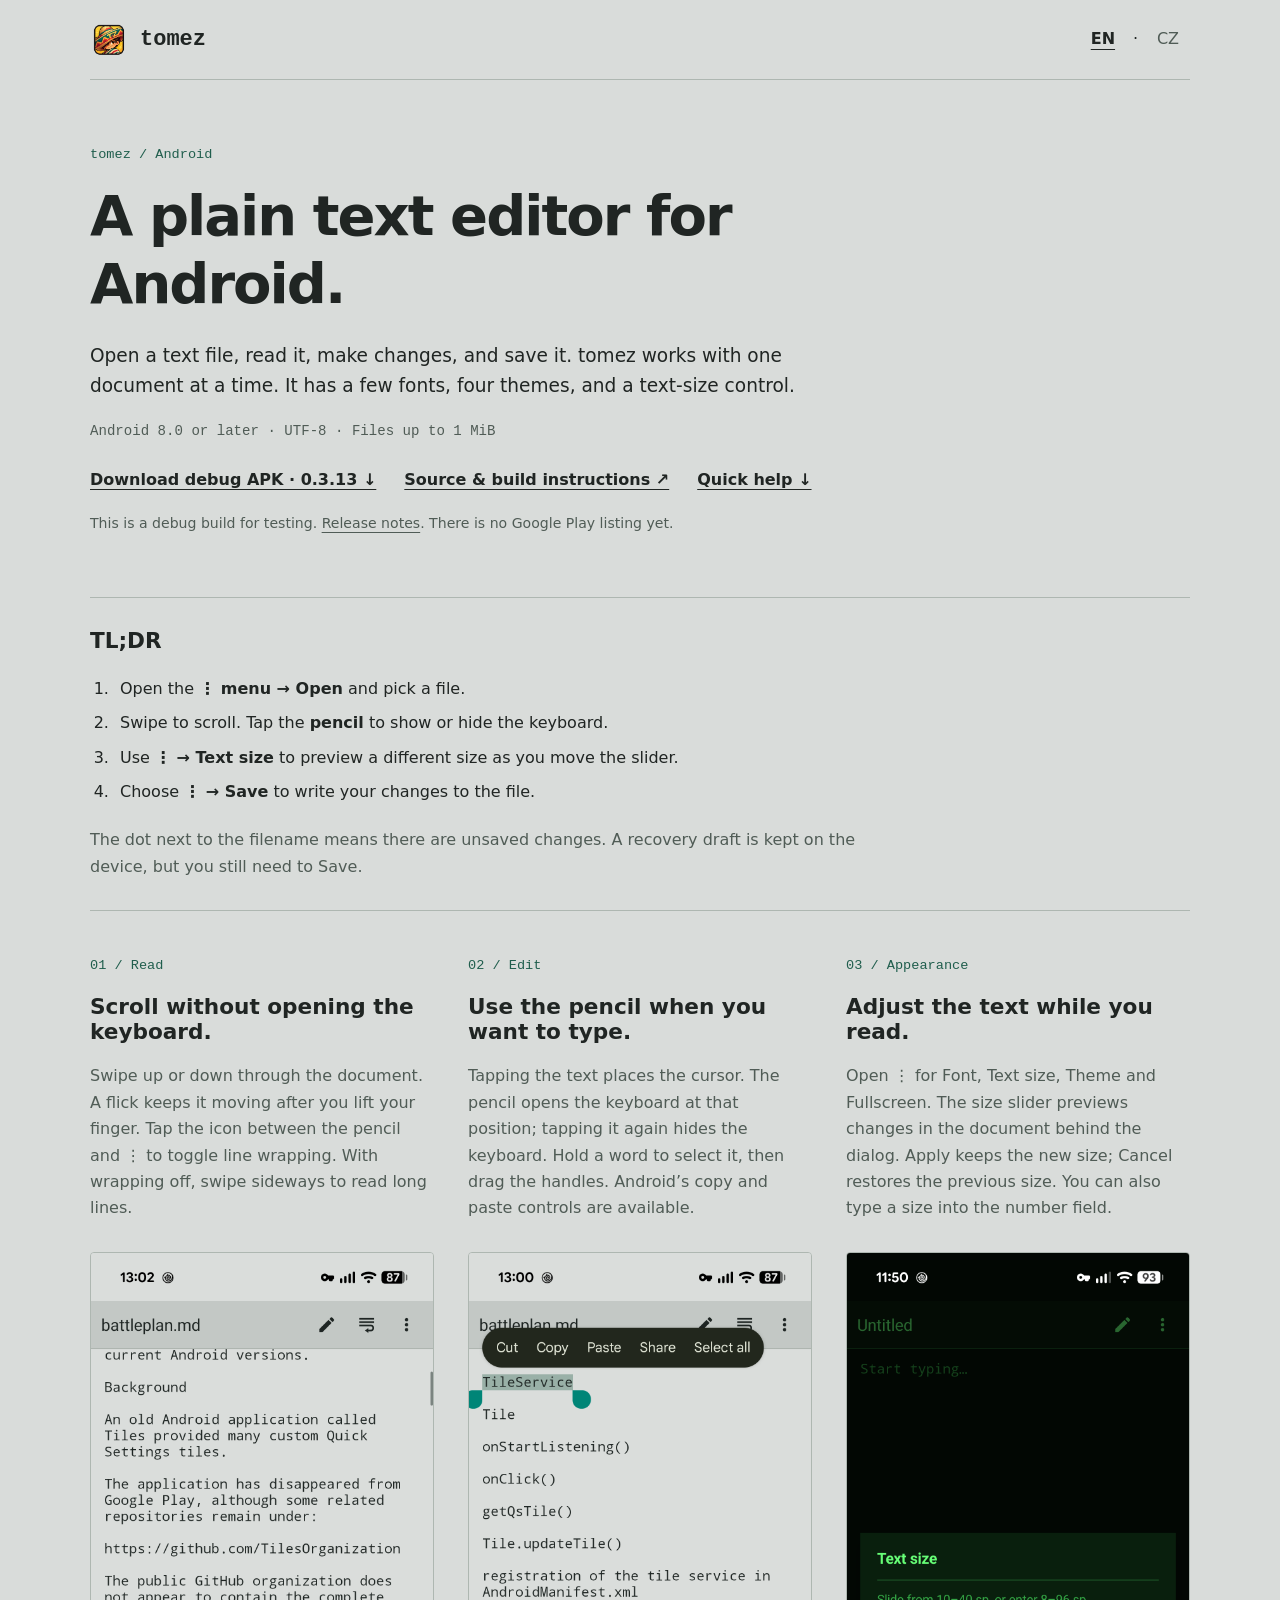
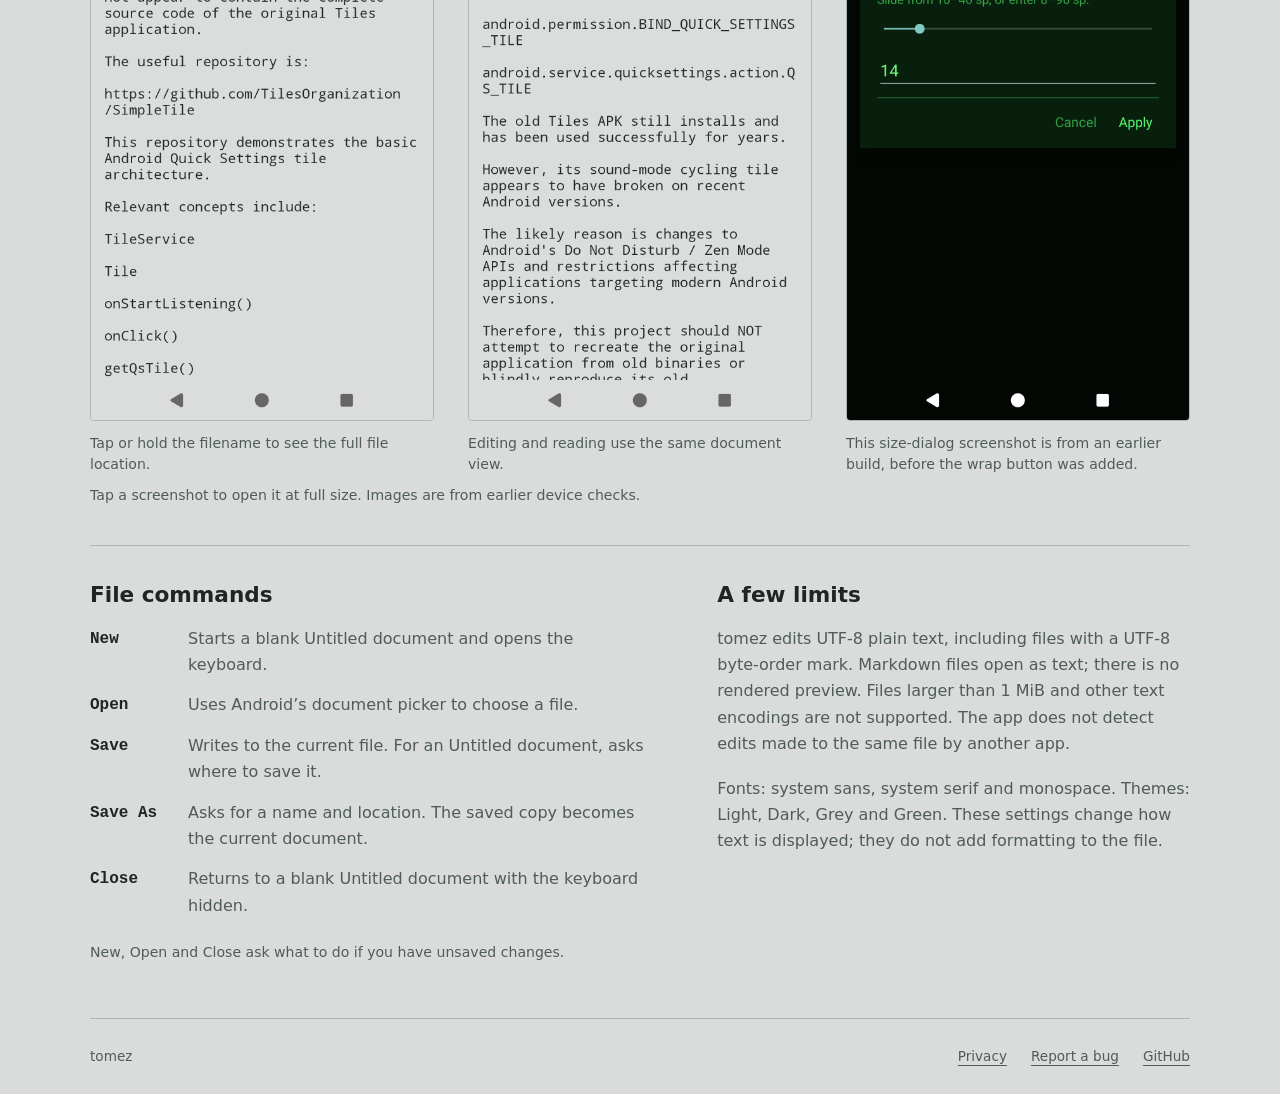
==== commit f2986def: "Use tomez launcher artwork and prepare first debug release" ====
--- a/docs/index.html
+++ b/docs/index.html
@@ -30,10 +30,11 @@
 <p class="lead">Open a text file, read it, make changes, and save it. tomez works with one document at a time. It has a few fonts, four themes, and a text-size control.</p>
 <p class="spec">Android 8.0 or later · UTF-8 · Files up to 1 MiB</p>
 <div class="actions">
+<a href="https://github.com/hanenashi/tomez/releases/download/v0.3.13/tomez-0.3.13-debug.apk">Download debug APK · 0.3.13 ↓</a>
 <a href="https://github.com/hanenashi/tomez#build">Source & build instructions ↗</a>
 <a href="#help-en">Quick help ↓</a>
 </div>
-<p class="small">There is no Google Play listing yet. The GitHub README has instructions for building the APK.</p>
+<p class="small">This is a debug build for testing. <a href="https://github.com/hanenashi/tomez/releases/tag/v0.3.13">Release notes</a>. There is no Google Play listing yet.</p>
 </section>
 <section class="quick" id="help-en">
 <h2>TL;DR</h2>
@@ -112,10 +113,11 @@
 <p class="lead">Otevři textový soubor, přečti ho, uprav a ulož. tomez pracuje vždy s jedním dokumentem. Nabízí několik písem, čtyři motivy a nastavení velikosti textu.</p>
 <p class="spec">Android 8.0 a novější · UTF-8 · Soubory do 1 MiB</p>
 <div class="actions">
+<a href="https://github.com/hanenashi/tomez/releases/download/v0.3.13/tomez-0.3.13-debug.apk">Stáhnout debug APK · 0.3.13 ↓</a>
 <a href="https://github.com/hanenashi/tomez#build">Zdrojový kód a sestavení APK ↗</a>
 <a href="#help-cs">Stručný návod ↓</a>
 </div>
-<p class="small">Aplikace zatím není na Google Play. Postup sestavení APK je v README na GitHubu.</p>
+<p class="small">Toto je debug sestavení pro testování. <a href="https://github.com/hanenashi/tomez/releases/tag/v0.3.13">Poznámky k vydání</a>. Aplikace zatím není na Google Play.</p>
 </section>
 <section class="quick" id="help-cs">
 <h2>Ve zkratce</h2>
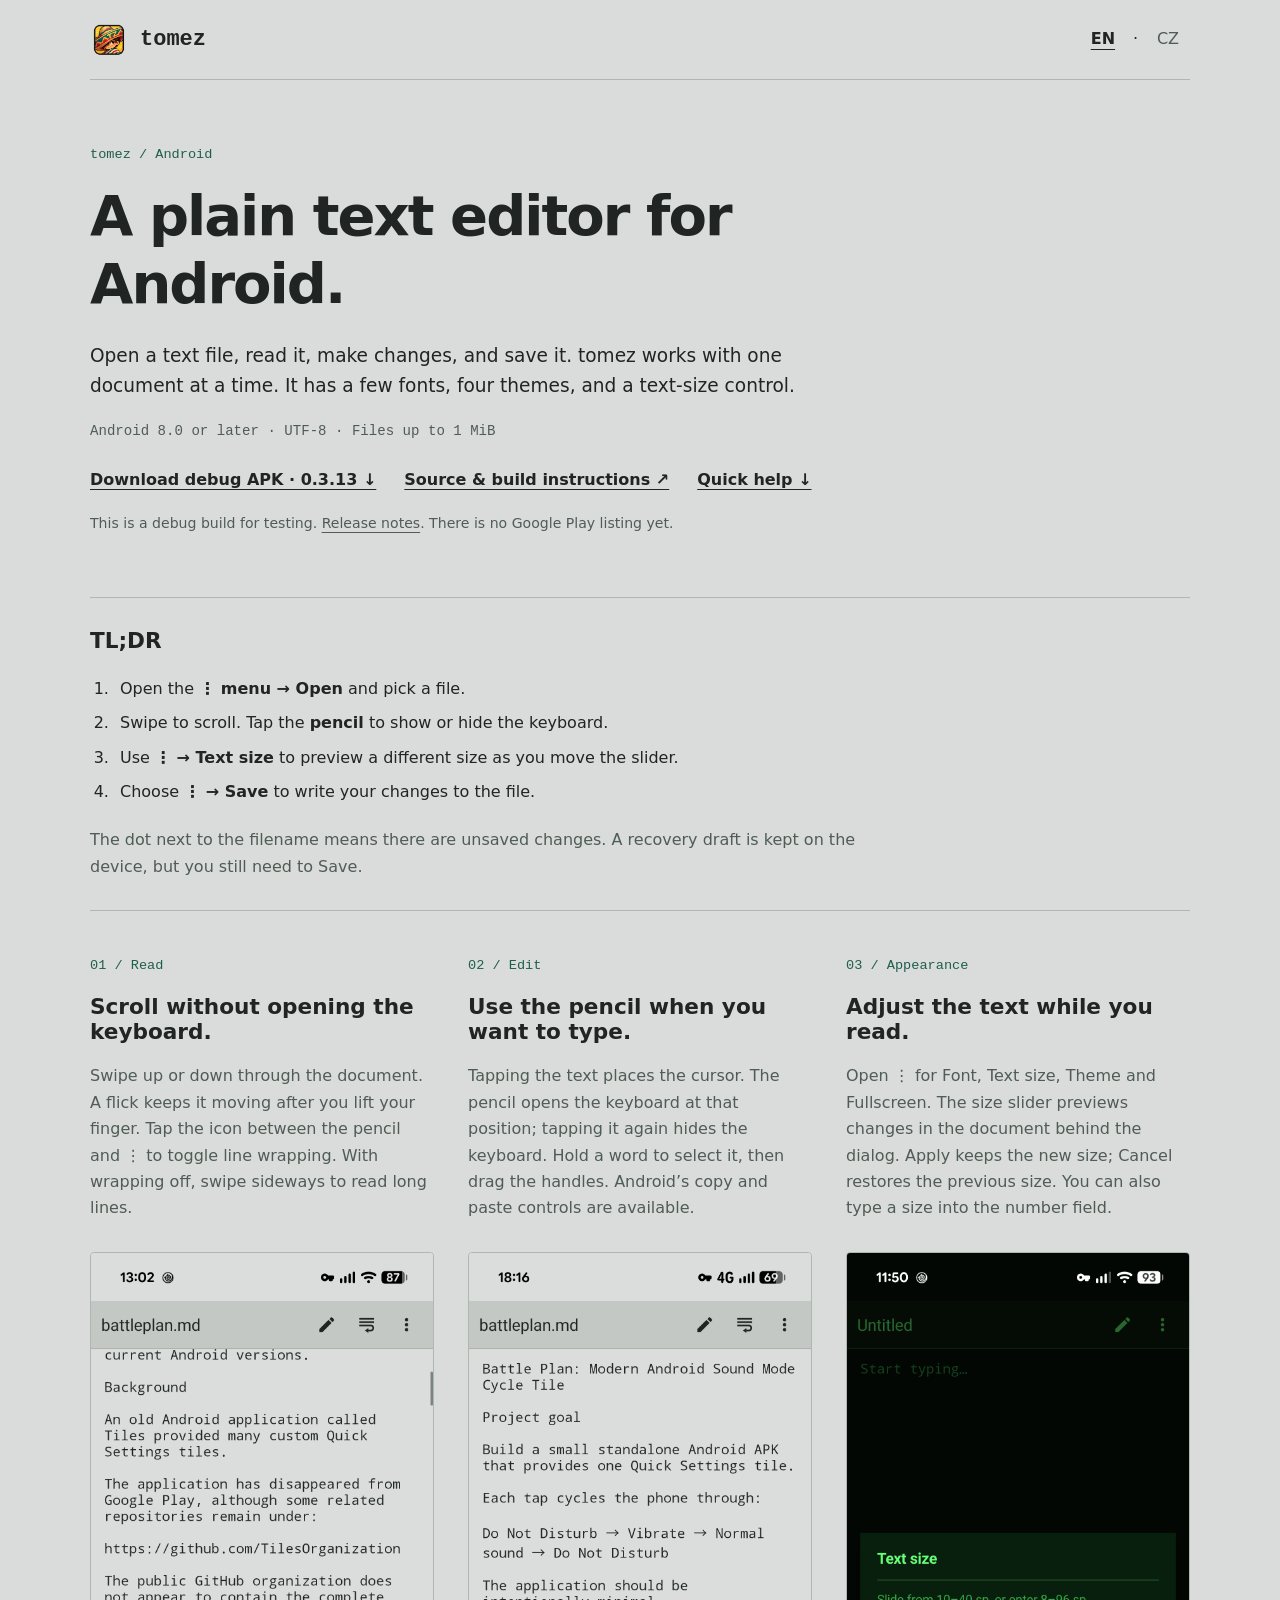
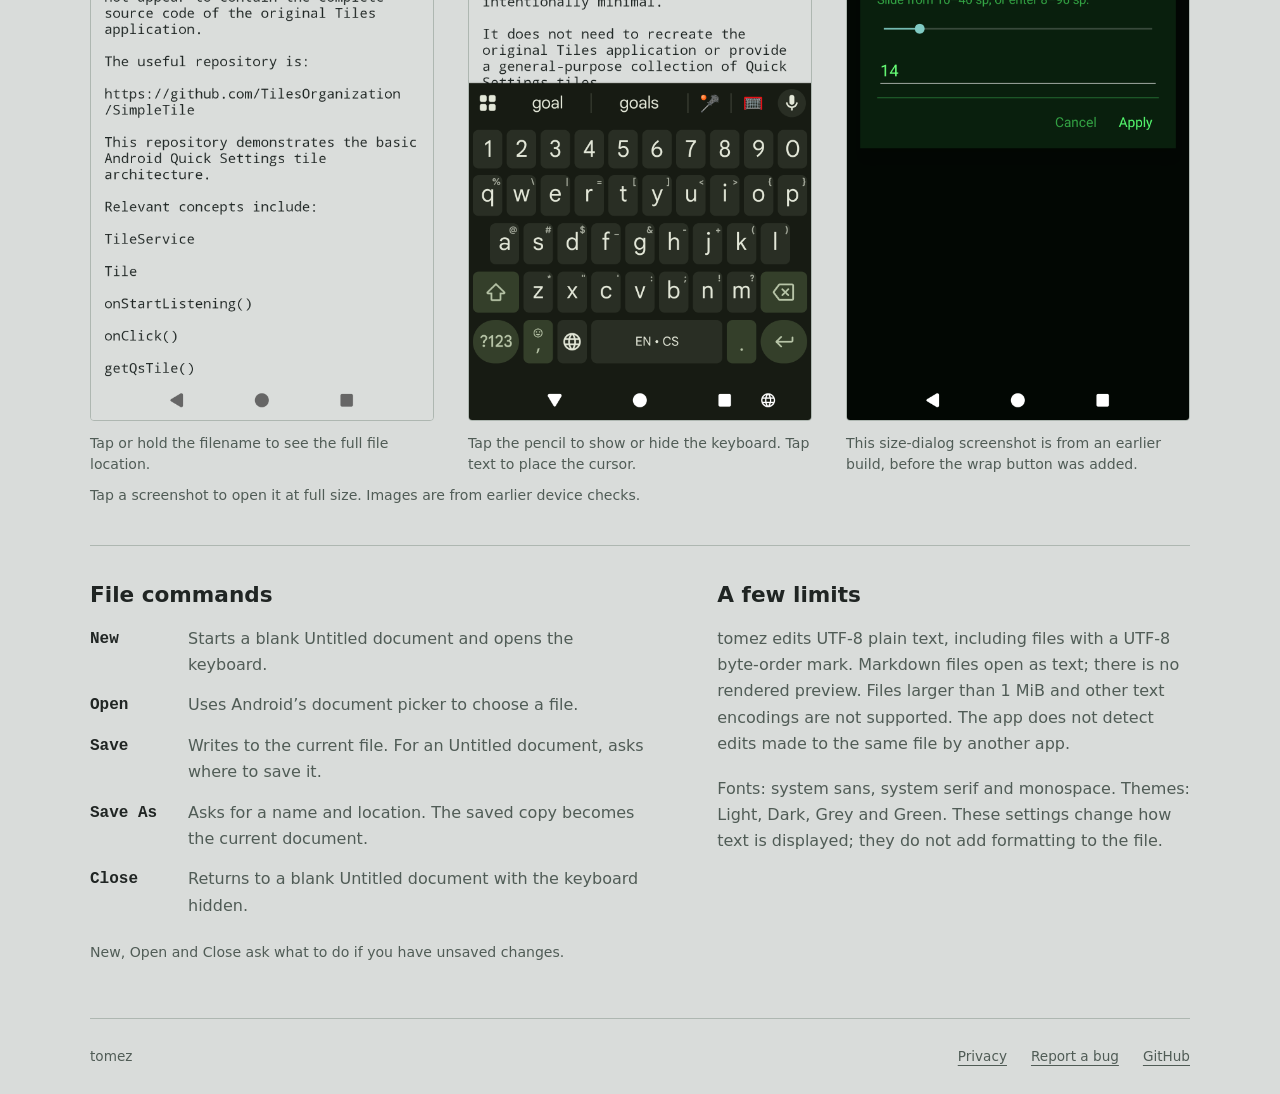
==== commit 08cd659c: "Use new editor screenshot in quick help" ====
--- a/docs/index.html
+++ b/docs/index.html
@@ -63,10 +63,10 @@
 <h2>Use the pencil when you want to type.</h2>
 <p>Tapping the text places the cursor. The pencil opens the keyboard at that position; tapping it again hides the keyboard. Hold a word to select it, then drag the handles. Android’s copy and paste controls are available.</p>
 <figure>
-<a href="assets/selection.png" aria-label="A selected word with Android’s Cut, Copy, Paste, Share and Select all controls.">
-<img src="assets/selection.png" width="1080" height="2424" loading="lazy" alt="A selected word with Android’s Cut, Copy, Paste, Share and Select all controls.">
-</a>
-<figcaption>Editing and reading use the same document view.</figcaption>
+<a href="assets/selection.png" aria-label="tomez showing an open text file with the Android keyboard visible.">
+<img src="assets/selection.png" width="1080" height="2424" loading="lazy" alt="tomez showing an open text file with the Android keyboard visible.">
+</a>
+<figcaption>Tap the pencil to show or hide the keyboard. Tap text to place the cursor.</figcaption>
 </figure>
 </article>
 <article>
@@ -146,10 +146,10 @@
 <h2>Když chceš psát, klepni na tužku.</h2>
 <p>Klepnutí do textu umístí kurzor. Tužka otevře klávesnici na této pozici; další klepnutí ji skryje. Podržením slova ho vybereš a úchyty upravíš rozsah výběru. Kopírování a vkládání funguje přes běžnou nabídku Androidu.</p>
 <figure>
-<a href="assets/selection.png" aria-label="Vybrané slovo s běžnými ovládacími prvky Androidu pro vyjmutí, kopírování a vložení.">
-<img src="assets/selection.png" width="1080" height="2424" loading="lazy" alt="Vybrané slovo s běžnými ovládacími prvky Androidu pro vyjmutí, kopírování a vložení.">
-</a>
-<figcaption>Čtení i úpravy probíhají ve stejném zobrazení dokumentu.</figcaption>
+<a href="assets/selection.png" aria-label="tomez s otevřeným textovým souborem a zobrazenou klávesnicí Androidu.">
+<img src="assets/selection.png" width="1080" height="2424" loading="lazy" alt="tomez s otevřeným textovým souborem a zobrazenou klávesnicí Androidu.">
+</a>
+<figcaption>Tužkou zobrazíš nebo skryješ klávesnici. Klepnutím do textu umístíš kurzor.</figcaption>
 </figure>
 </article>
 <article>
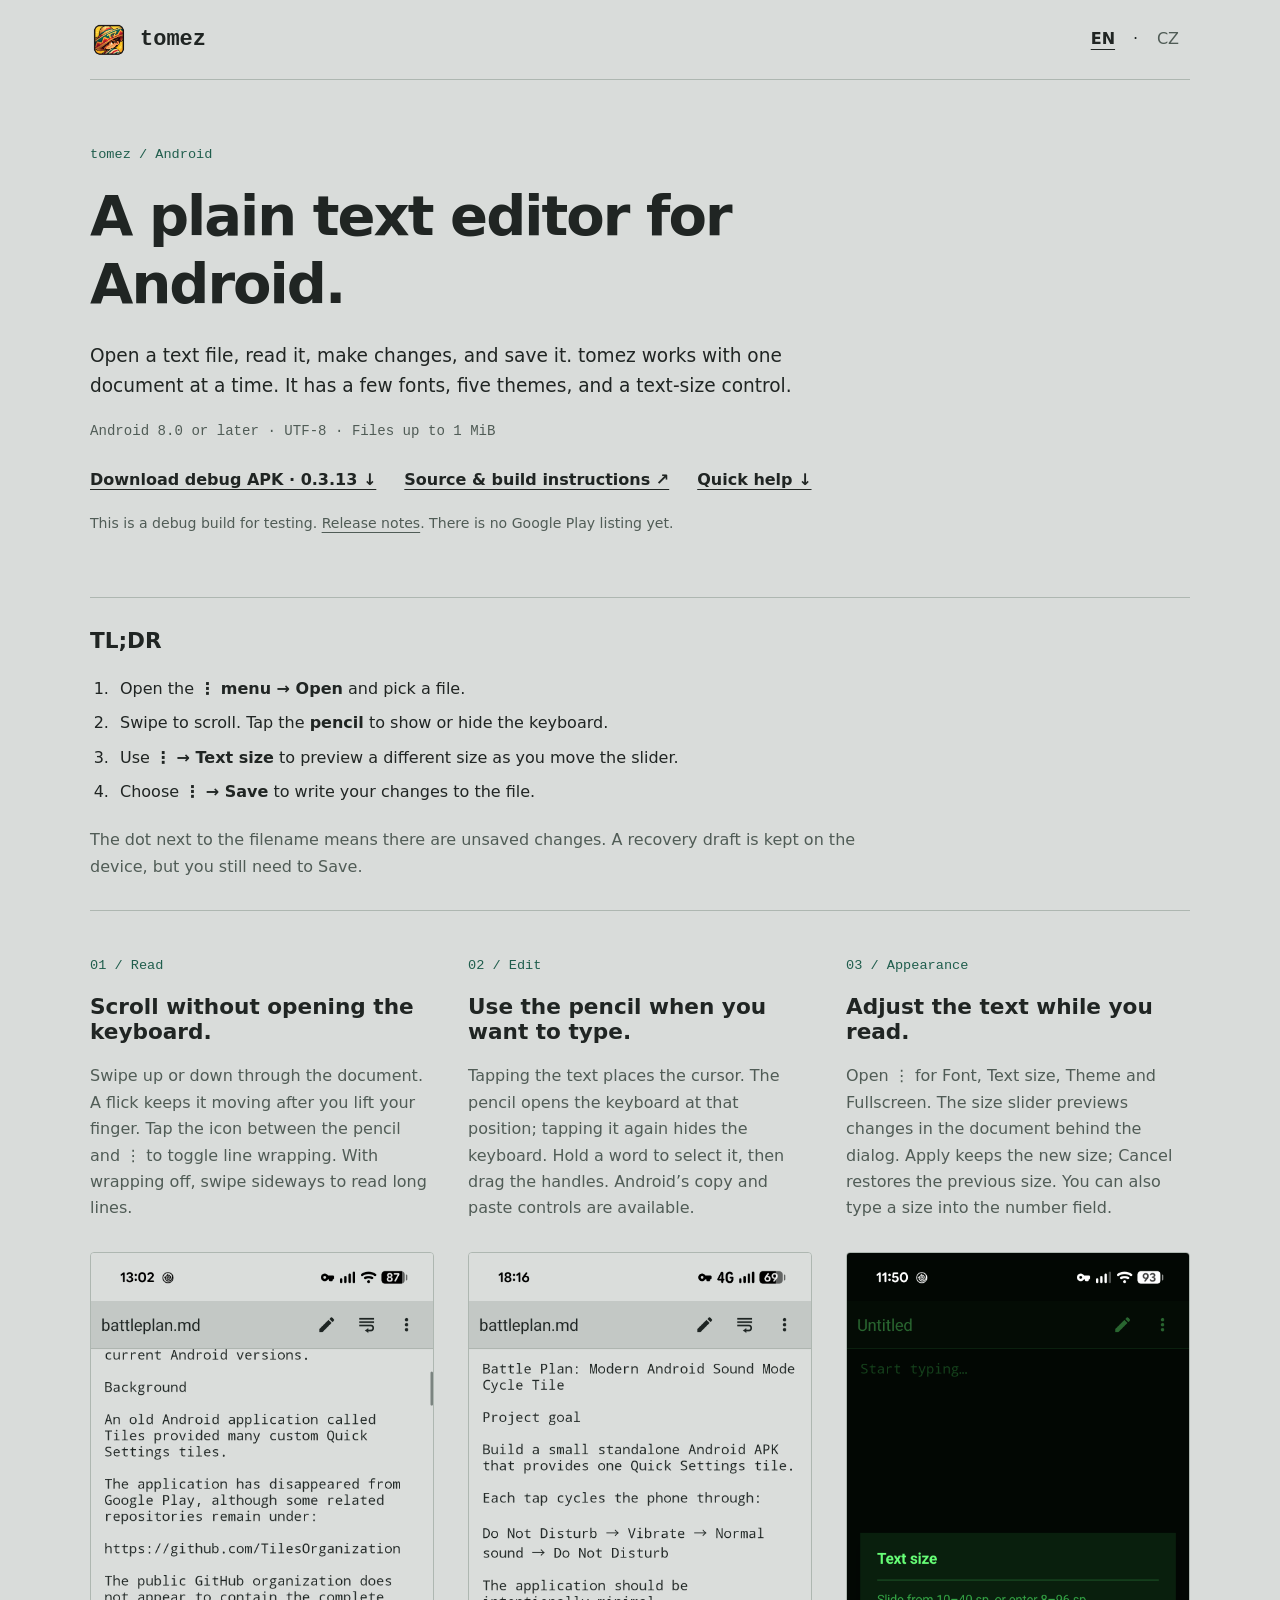
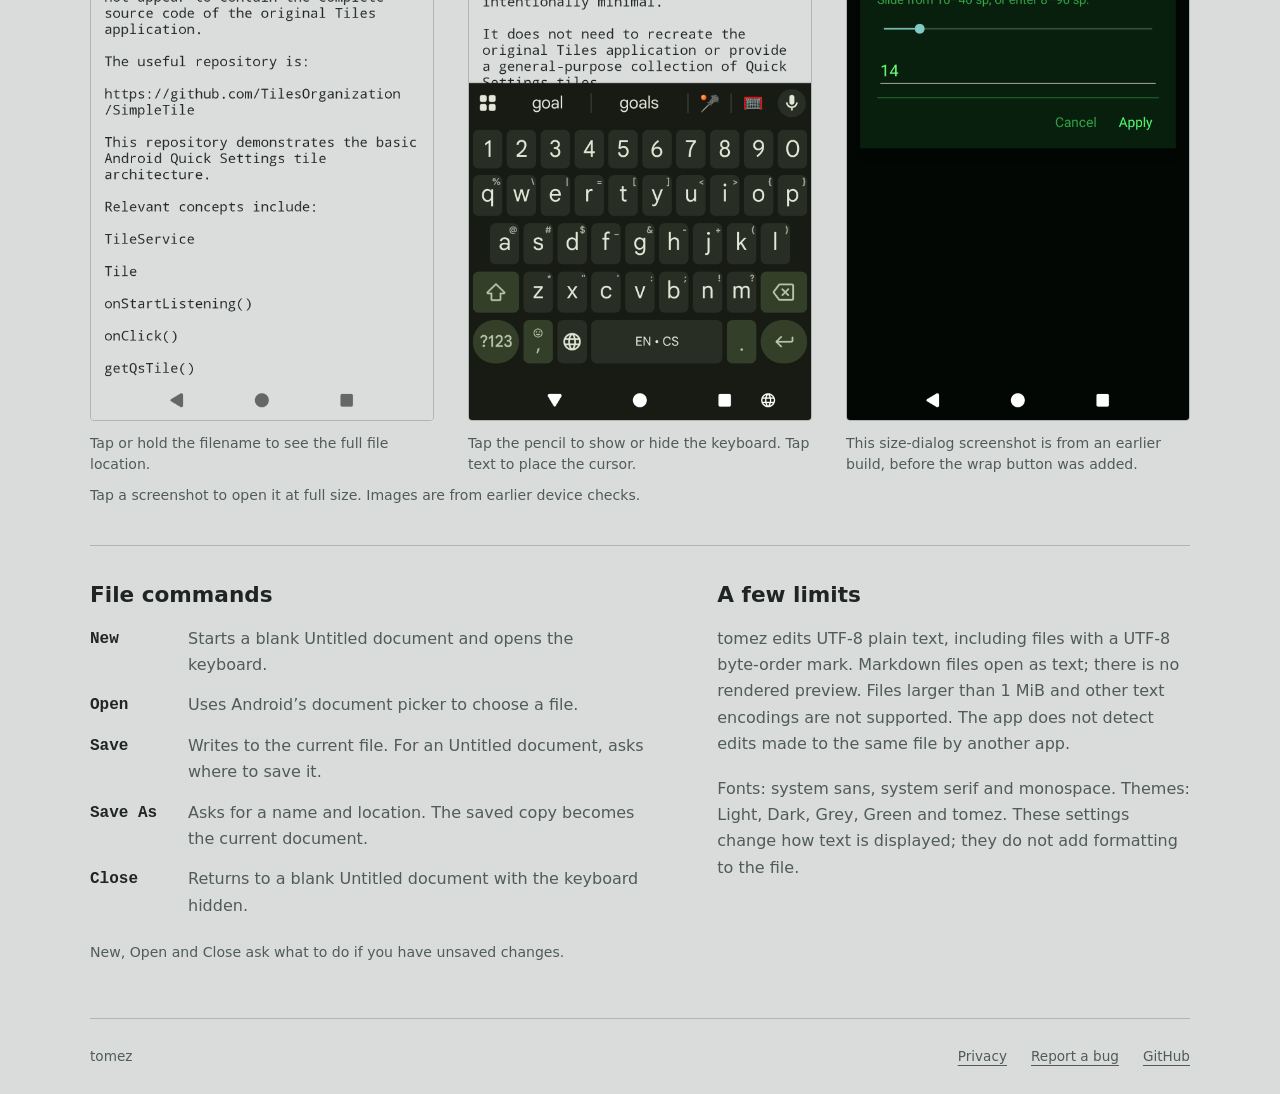
==== commit 6c792c8e: "Add tomez icon palette theme" ====
--- a/docs/index.html
+++ b/docs/index.html
@@ -27,7 +27,7 @@
 <section class="intro">
 <p class="eyebrow">tomez / Android</p>
 <h1>A plain text editor for Android.</h1>
-<p class="lead">Open a text file, read it, make changes, and save it. tomez works with one document at a time. It has a few fonts, four themes, and a text-size control.</p>
+<p class="lead">Open a text file, read it, make changes, and save it. tomez works with one document at a time. It has a few fonts, five themes, and a text-size control.</p>
 <p class="spec">Android 8.0 or later · UTF-8 · Files up to 1 MiB</p>
 <div class="actions">
 <a href="https://github.com/hanenashi/tomez/releases/download/v0.3.13/tomez-0.3.13-debug.apk">Download debug APK · 0.3.13 ↓</a>
@@ -102,7 +102,7 @@
 <div>
 <h2>A few limits</h2>
 <p>tomez edits UTF-8 plain text, including files with a UTF-8 byte-order mark. Markdown files open as text; there is no rendered preview. Files larger than 1 MiB and other text encodings are not supported. The app does not detect edits made to the same file by another app.</p>
-<p>Fonts: system sans, system serif and monospace. Themes: Light, Dark, Grey and Green. These settings change how text is displayed; they do not add formatting to the file.</p>
+<p>Fonts: system sans, system serif and monospace. Themes: Light, Dark, Grey, Green and tomez. These settings change how text is displayed; they do not add formatting to the file.</p>
 </div>
 </section>
 </div>
@@ -110,7 +110,7 @@
 <section class="intro">
 <p class="eyebrow">tomez / Android</p>
 <h1>Editor prostého textu pro Android.</h1>
-<p class="lead">Otevři textový soubor, přečti ho, uprav a ulož. tomez pracuje vždy s jedním dokumentem. Nabízí několik písem, čtyři motivy a nastavení velikosti textu.</p>
+<p class="lead">Otevři textový soubor, přečti ho, uprav a ulož. tomez pracuje vždy s jedním dokumentem. Nabízí několik písem, pět motivů a nastavení velikosti textu.</p>
 <p class="spec">Android 8.0 a novější · UTF-8 · Soubory do 1 MiB</p>
 <div class="actions">
 <a href="https://github.com/hanenashi/tomez/releases/download/v0.3.13/tomez-0.3.13-debug.apk">Stáhnout debug APK · 0.3.13 ↓</a>
@@ -185,7 +185,7 @@
 <div>
 <h2>Omezení</h2>
 <p>tomez upravuje prostý text v UTF-8, včetně souborů se značkou BOM. Markdown otevírá jako text, bez vykresleného náhledu. Soubory větší než 1 MiB a jiná kódování nejsou podporována. Aplikace nerozpozná změny, které ve stejném souboru provede jiná aplikace.</p>
-<p>Písma: systémové bezpatkové, patkové a monospace. Motivy: Light, Dark, Grey a Green. Nastavení mění jen zobrazení textu, ne formátování souboru.</p>
+<p>Písma: systémové bezpatkové, patkové a monospace. Motivy: Light, Dark, Grey, Green a tomez. Nastavení mění jen zobrazení textu, ne formátování souboru.</p>
 </div>
 </section>
 </div>
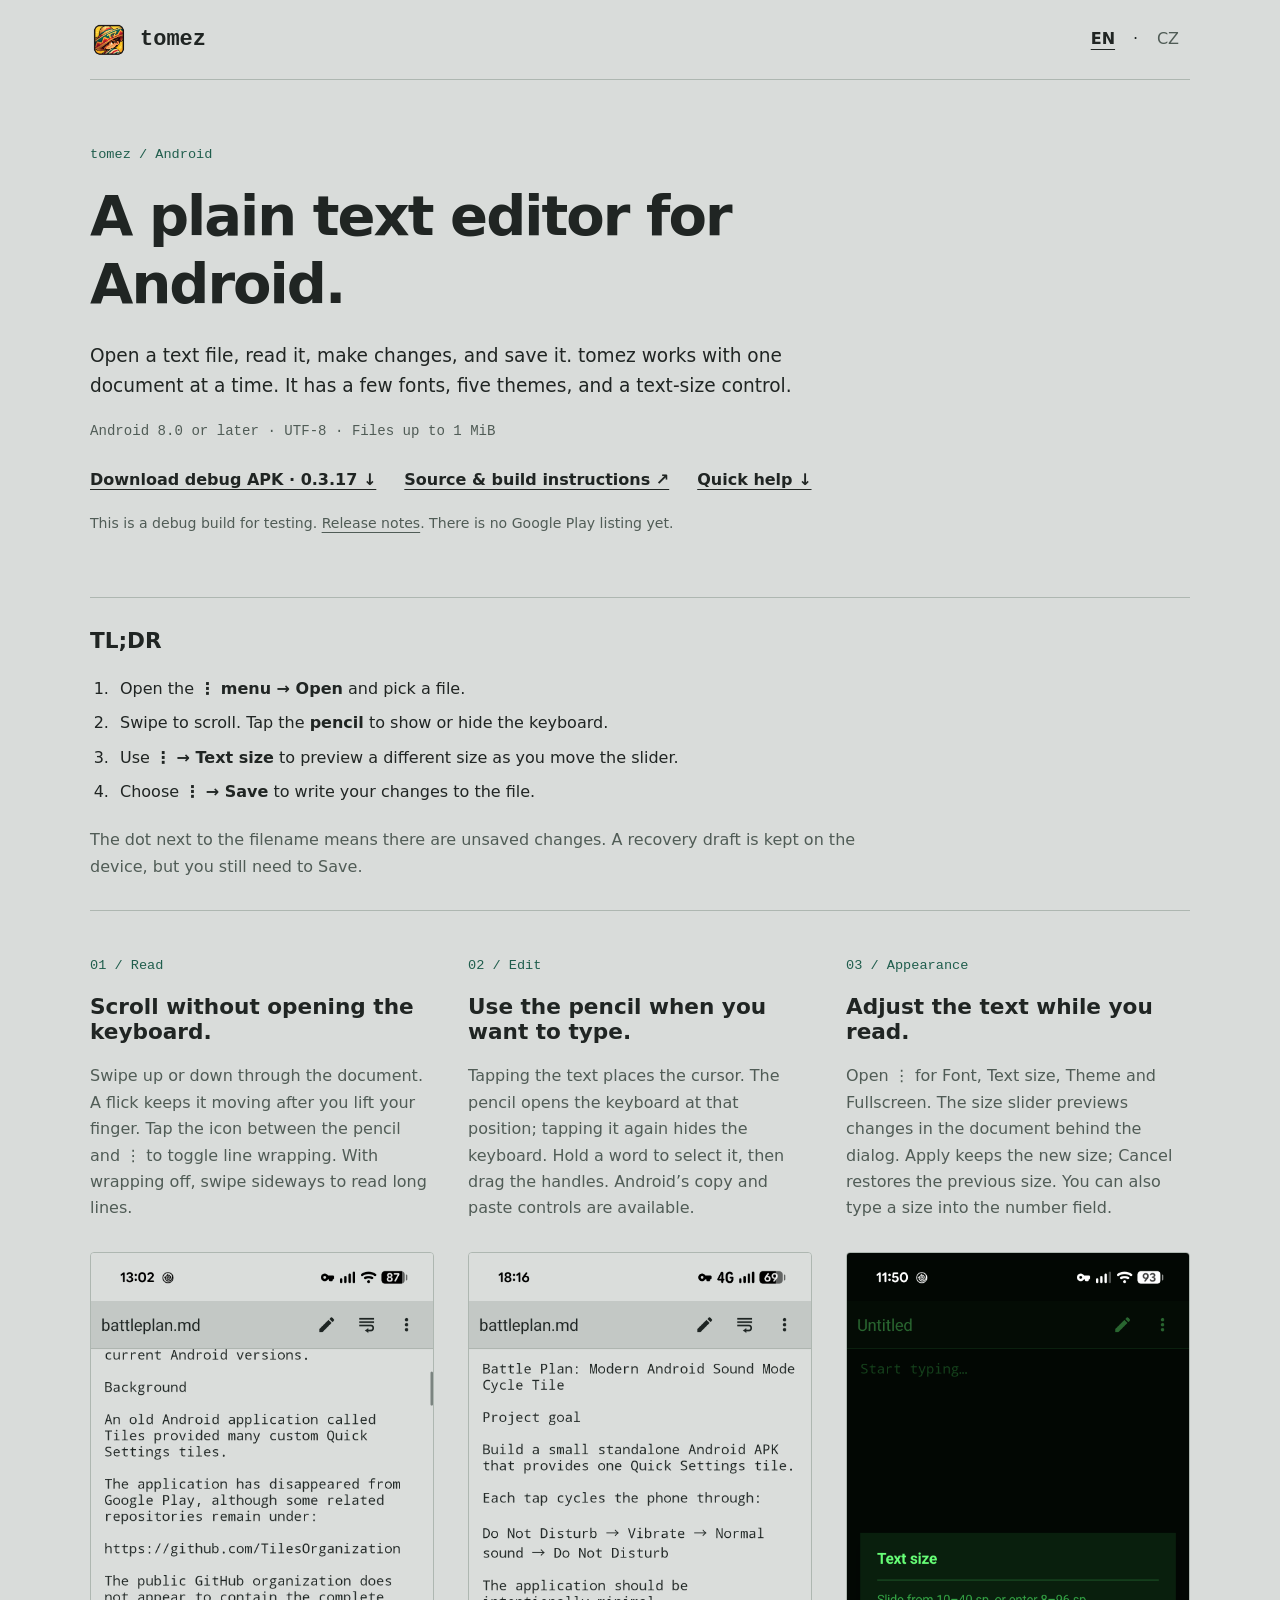
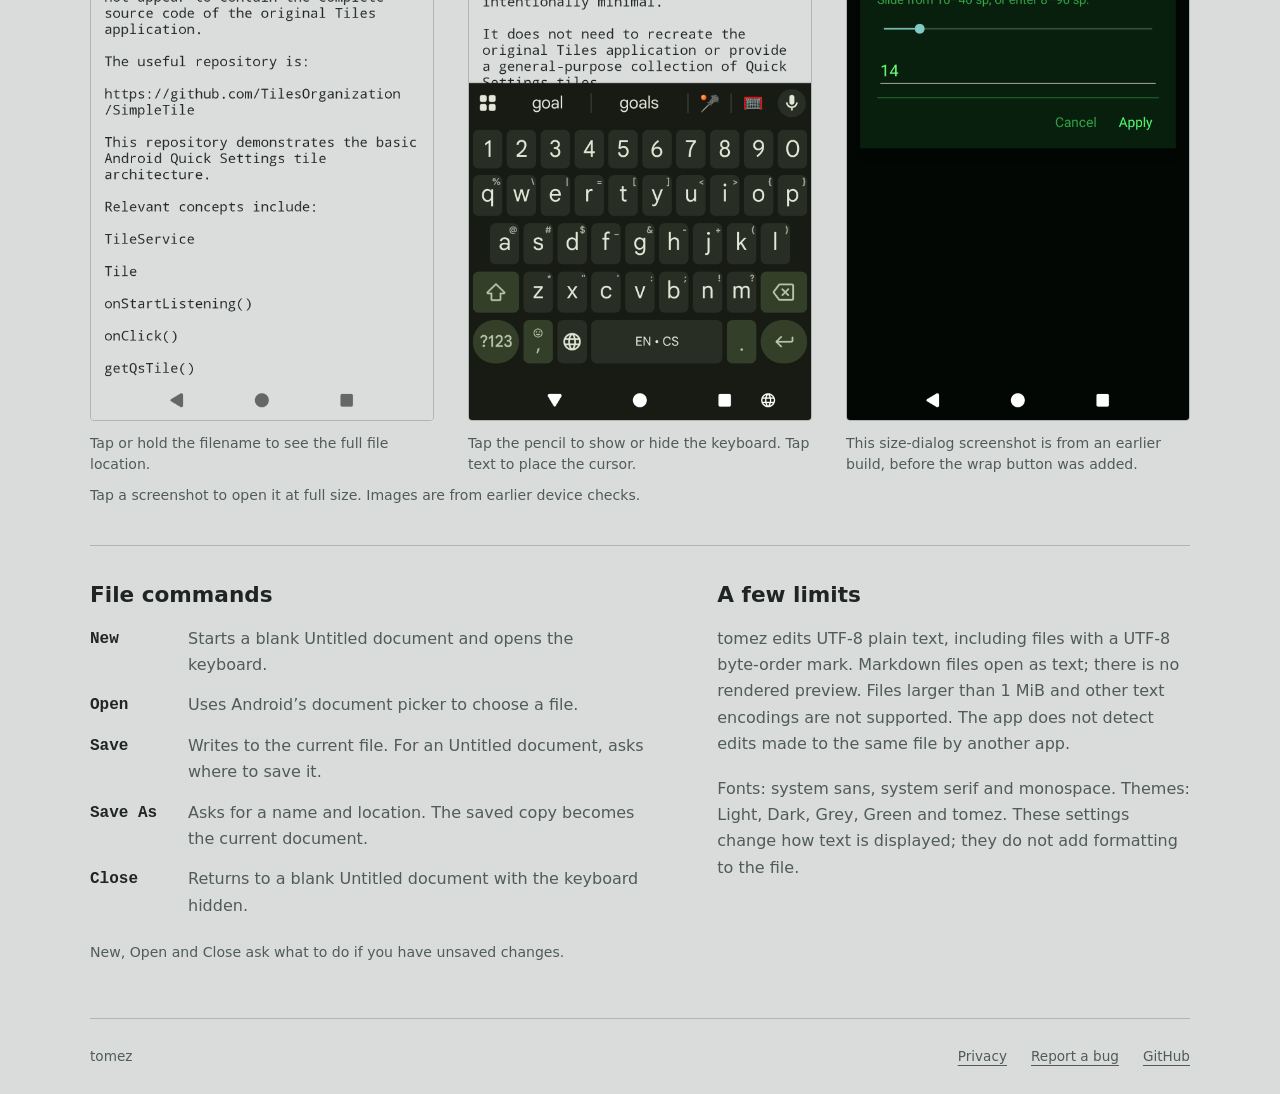
==== commit 341e653f: "Point Pages download at 0.3.17 release" ====
--- a/docs/index.html
+++ b/docs/index.html
@@ -30,11 +30,11 @@
 <p class="lead">Open a text file, read it, make changes, and save it. tomez works with one document at a time. It has a few fonts, five themes, and a text-size control.</p>
 <p class="spec">Android 8.0 or later · UTF-8 · Files up to 1 MiB</p>
 <div class="actions">
-<a href="https://github.com/hanenashi/tomez/releases/download/v0.3.13/tomez-0.3.13-debug.apk">Download debug APK · 0.3.13 ↓</a>
+<a href="https://github.com/hanenashi/tomez/releases/download/v0.3.17/tomez-0.3.17-debug.apk">Download debug APK · 0.3.17 ↓</a>
 <a href="https://github.com/hanenashi/tomez#build">Source & build instructions ↗</a>
 <a href="#help-en">Quick help ↓</a>
 </div>
-<p class="small">This is a debug build for testing. <a href="https://github.com/hanenashi/tomez/releases/tag/v0.3.13">Release notes</a>. There is no Google Play listing yet.</p>
+<p class="small">This is a debug build for testing. <a href="https://github.com/hanenashi/tomez/releases/tag/v0.3.17">Release notes</a>. There is no Google Play listing yet.</p>
 </section>
 <section class="quick" id="help-en">
 <h2>TL;DR</h2>
@@ -113,11 +113,11 @@
 <p class="lead">Otevři textový soubor, přečti ho, uprav a ulož. tomez pracuje vždy s jedním dokumentem. Nabízí několik písem, pět motivů a nastavení velikosti textu.</p>
 <p class="spec">Android 8.0 a novější · UTF-8 · Soubory do 1 MiB</p>
 <div class="actions">
-<a href="https://github.com/hanenashi/tomez/releases/download/v0.3.13/tomez-0.3.13-debug.apk">Stáhnout debug APK · 0.3.13 ↓</a>
+<a href="https://github.com/hanenashi/tomez/releases/download/v0.3.17/tomez-0.3.17-debug.apk">Stáhnout debug APK · 0.3.17 ↓</a>
 <a href="https://github.com/hanenashi/tomez#build">Zdrojový kód a sestavení APK ↗</a>
 <a href="#help-cs">Stručný návod ↓</a>
 </div>
-<p class="small">Toto je debug sestavení pro testování. <a href="https://github.com/hanenashi/tomez/releases/tag/v0.3.13">Poznámky k vydání</a>. Aplikace zatím není na Google Play.</p>
+<p class="small">Toto je debug sestavení pro testování. <a href="https://github.com/hanenashi/tomez/releases/tag/v0.3.17">Poznámky k vydání</a>. Aplikace zatím není na Google Play.</p>
 </section>
 <section class="quick" id="help-cs">
 <h2>Ve zkratce</h2>
